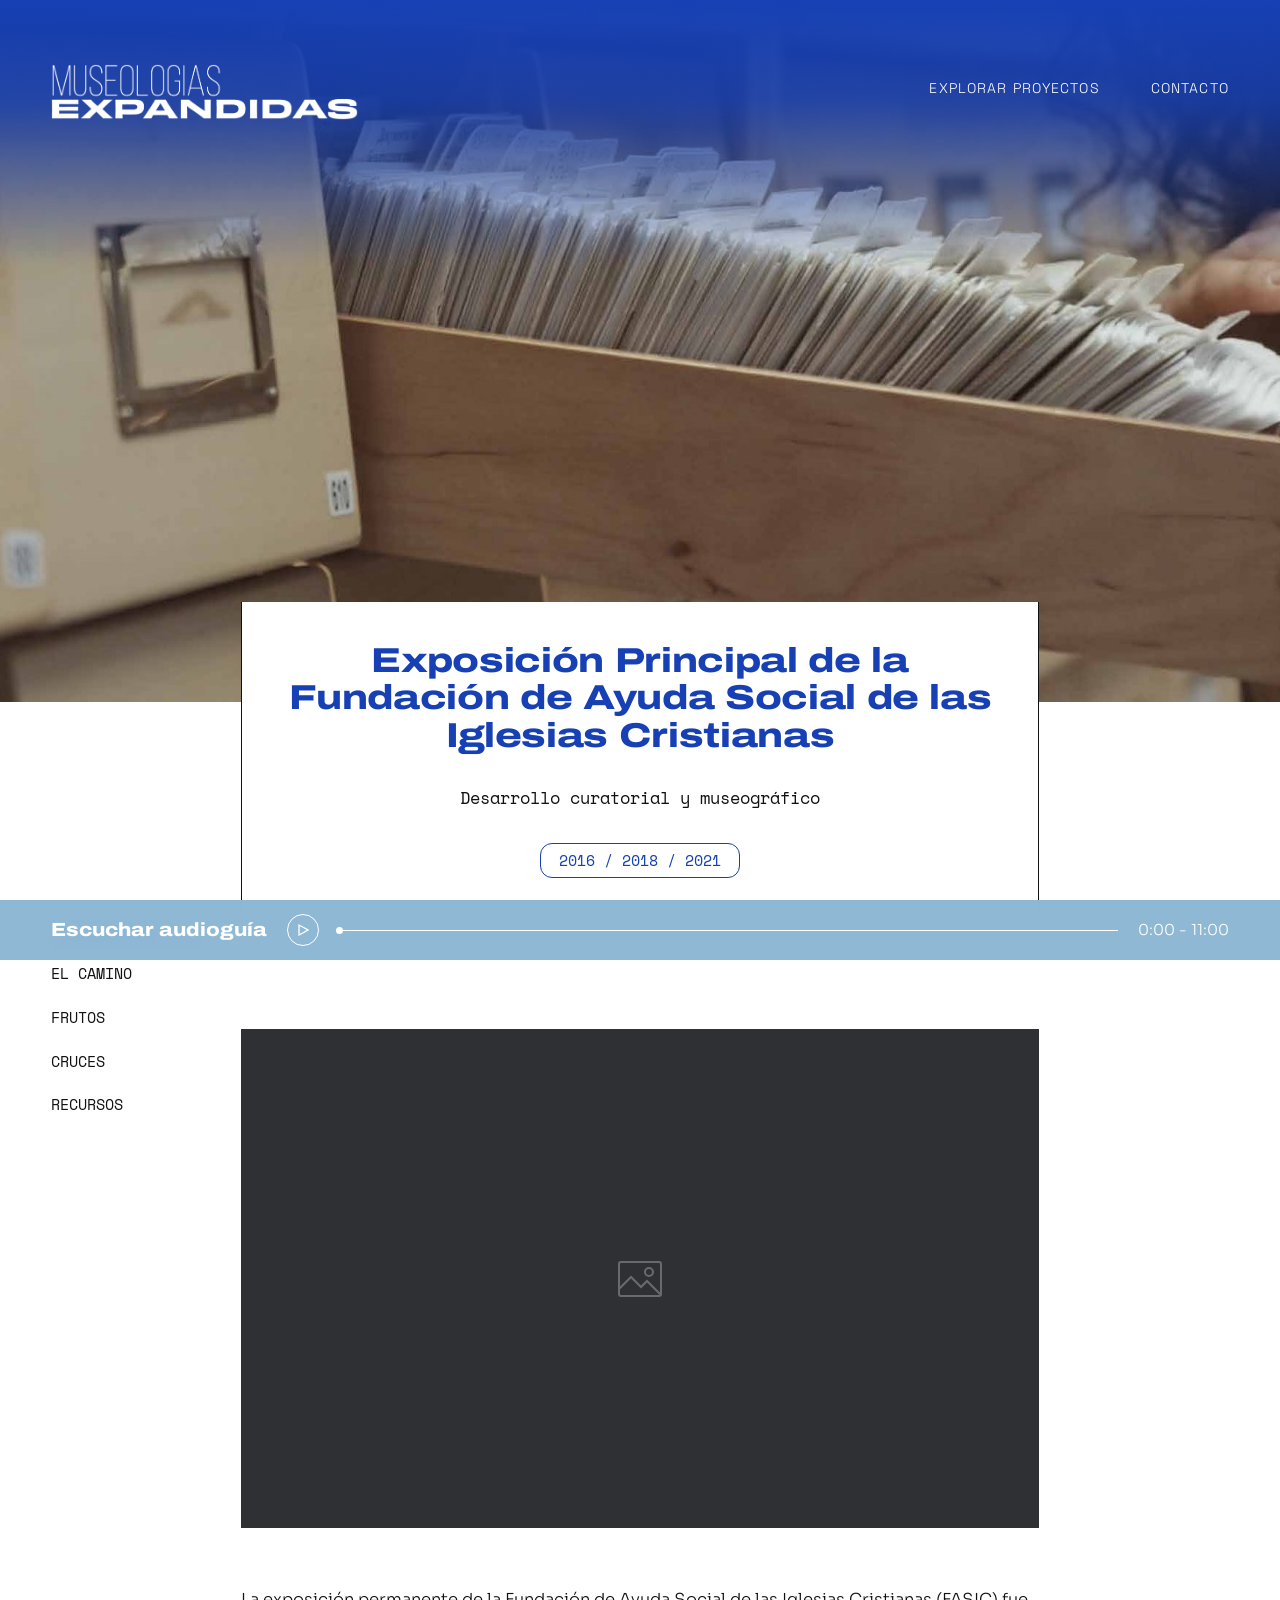
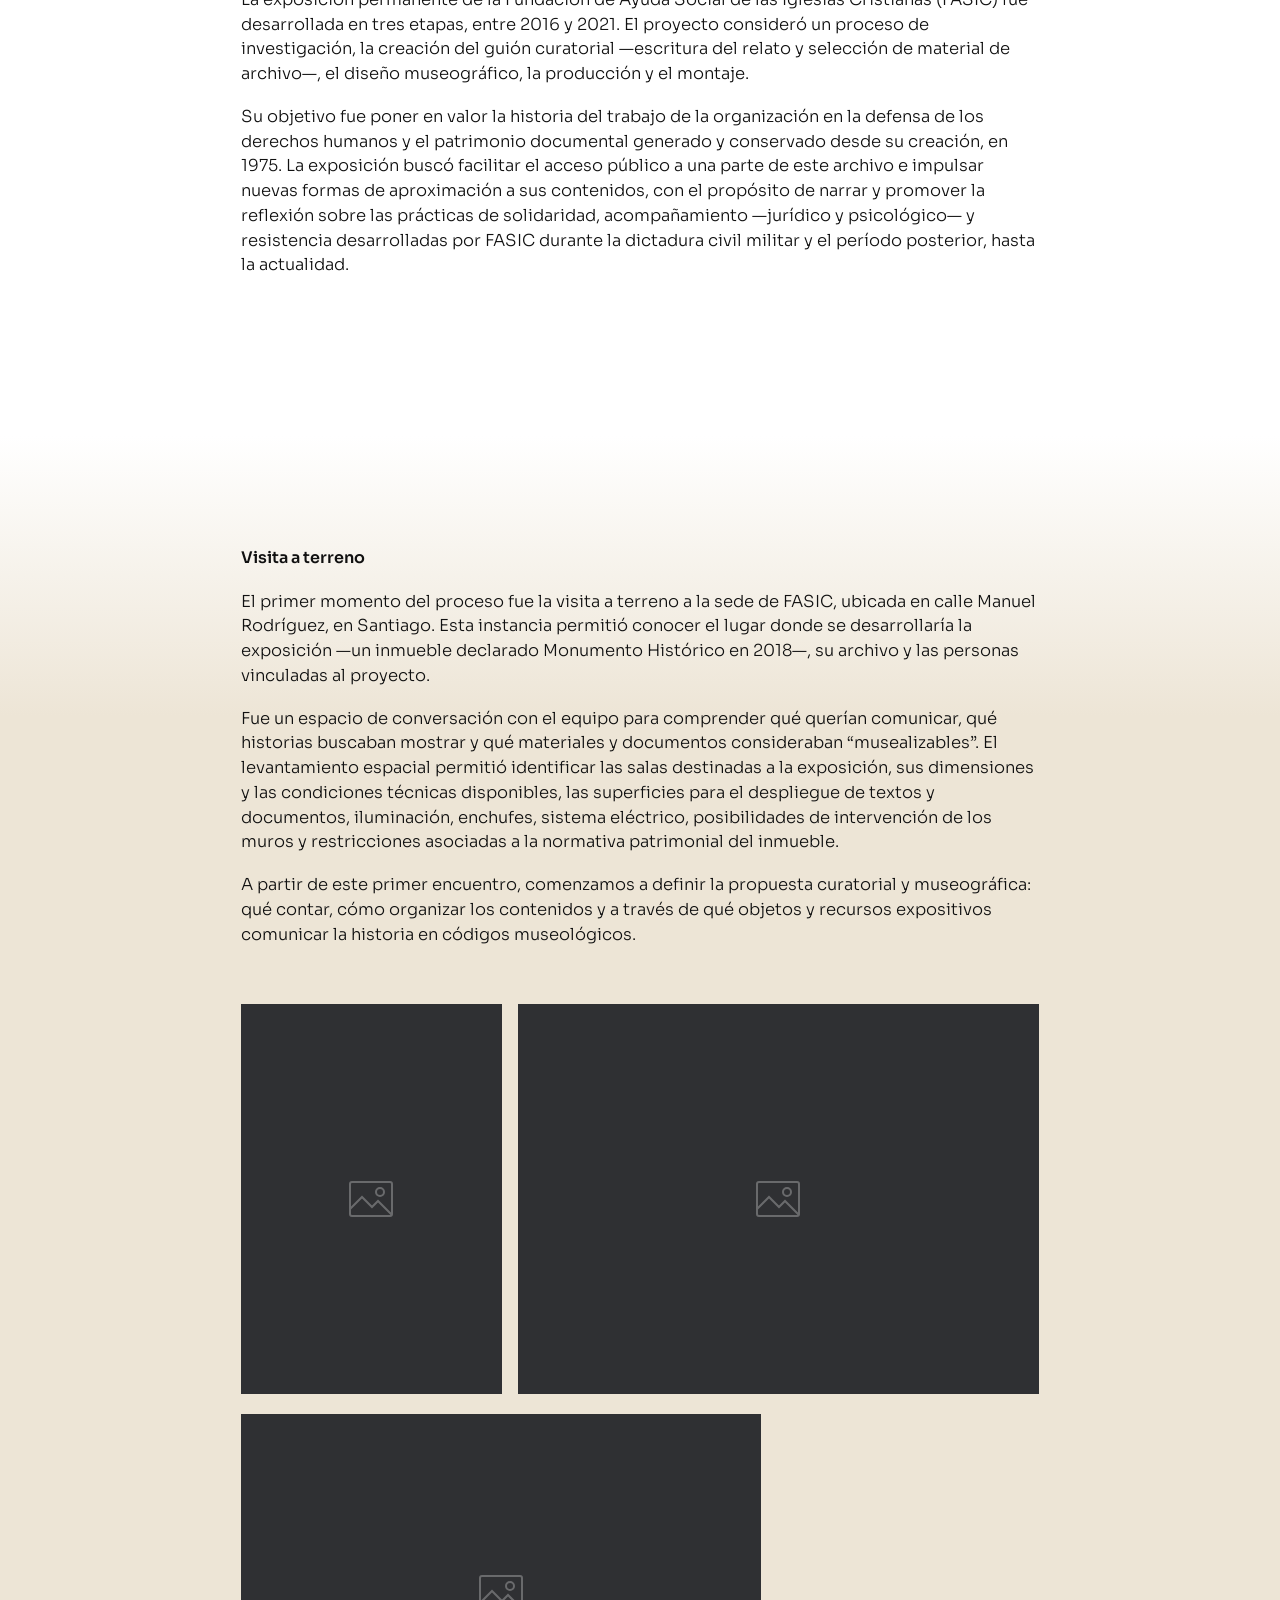
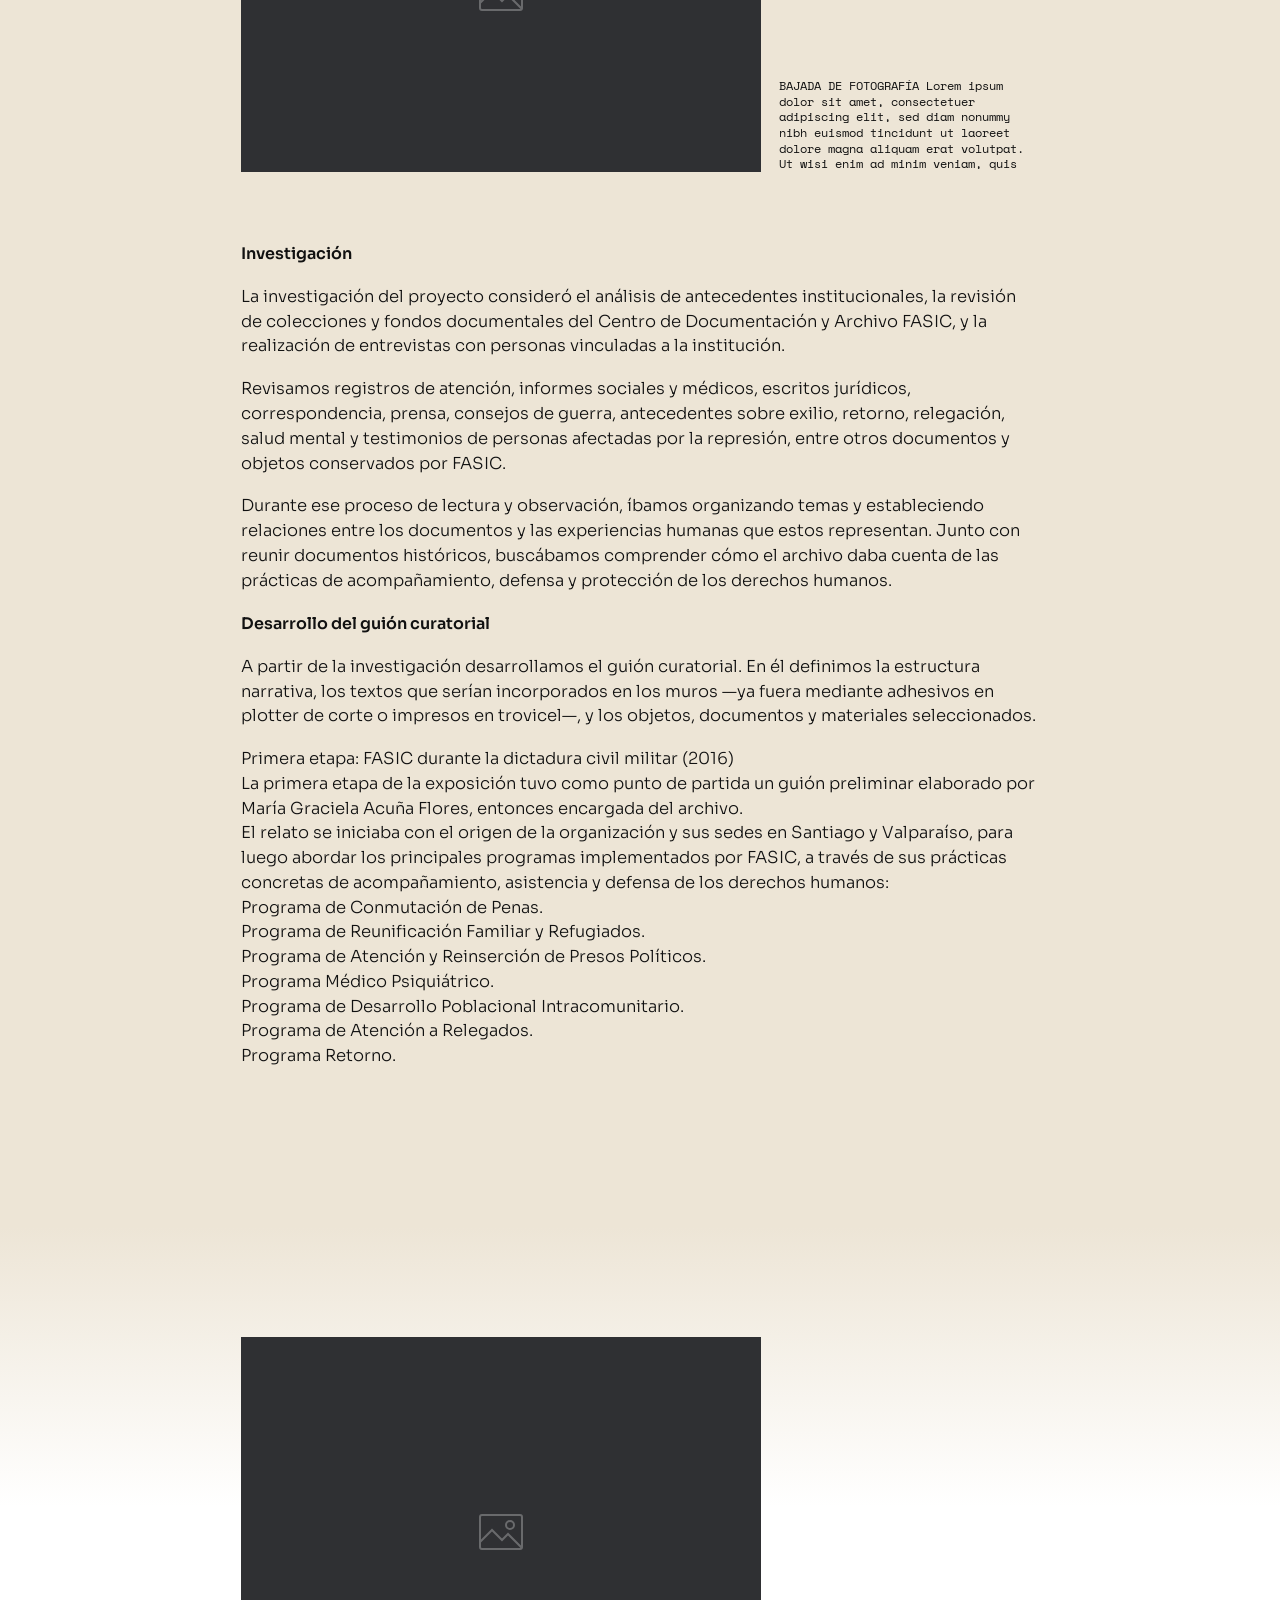
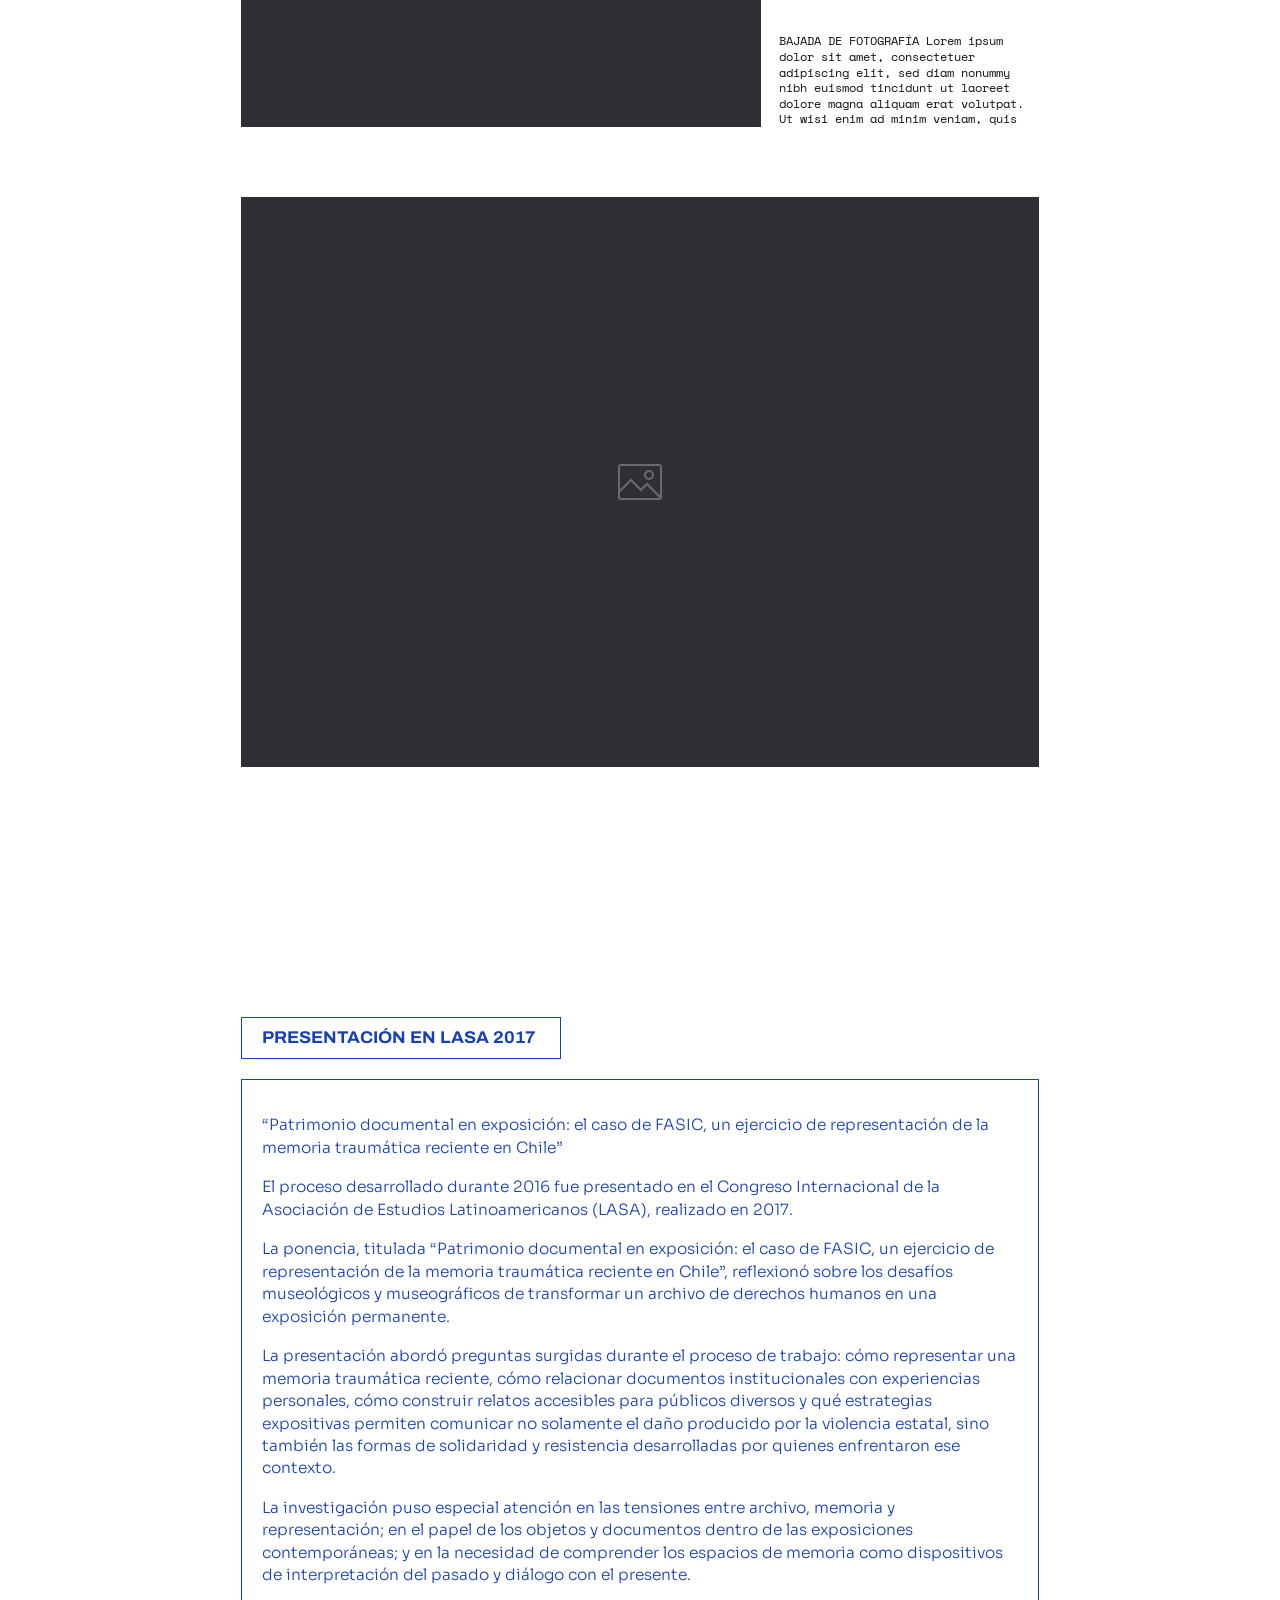
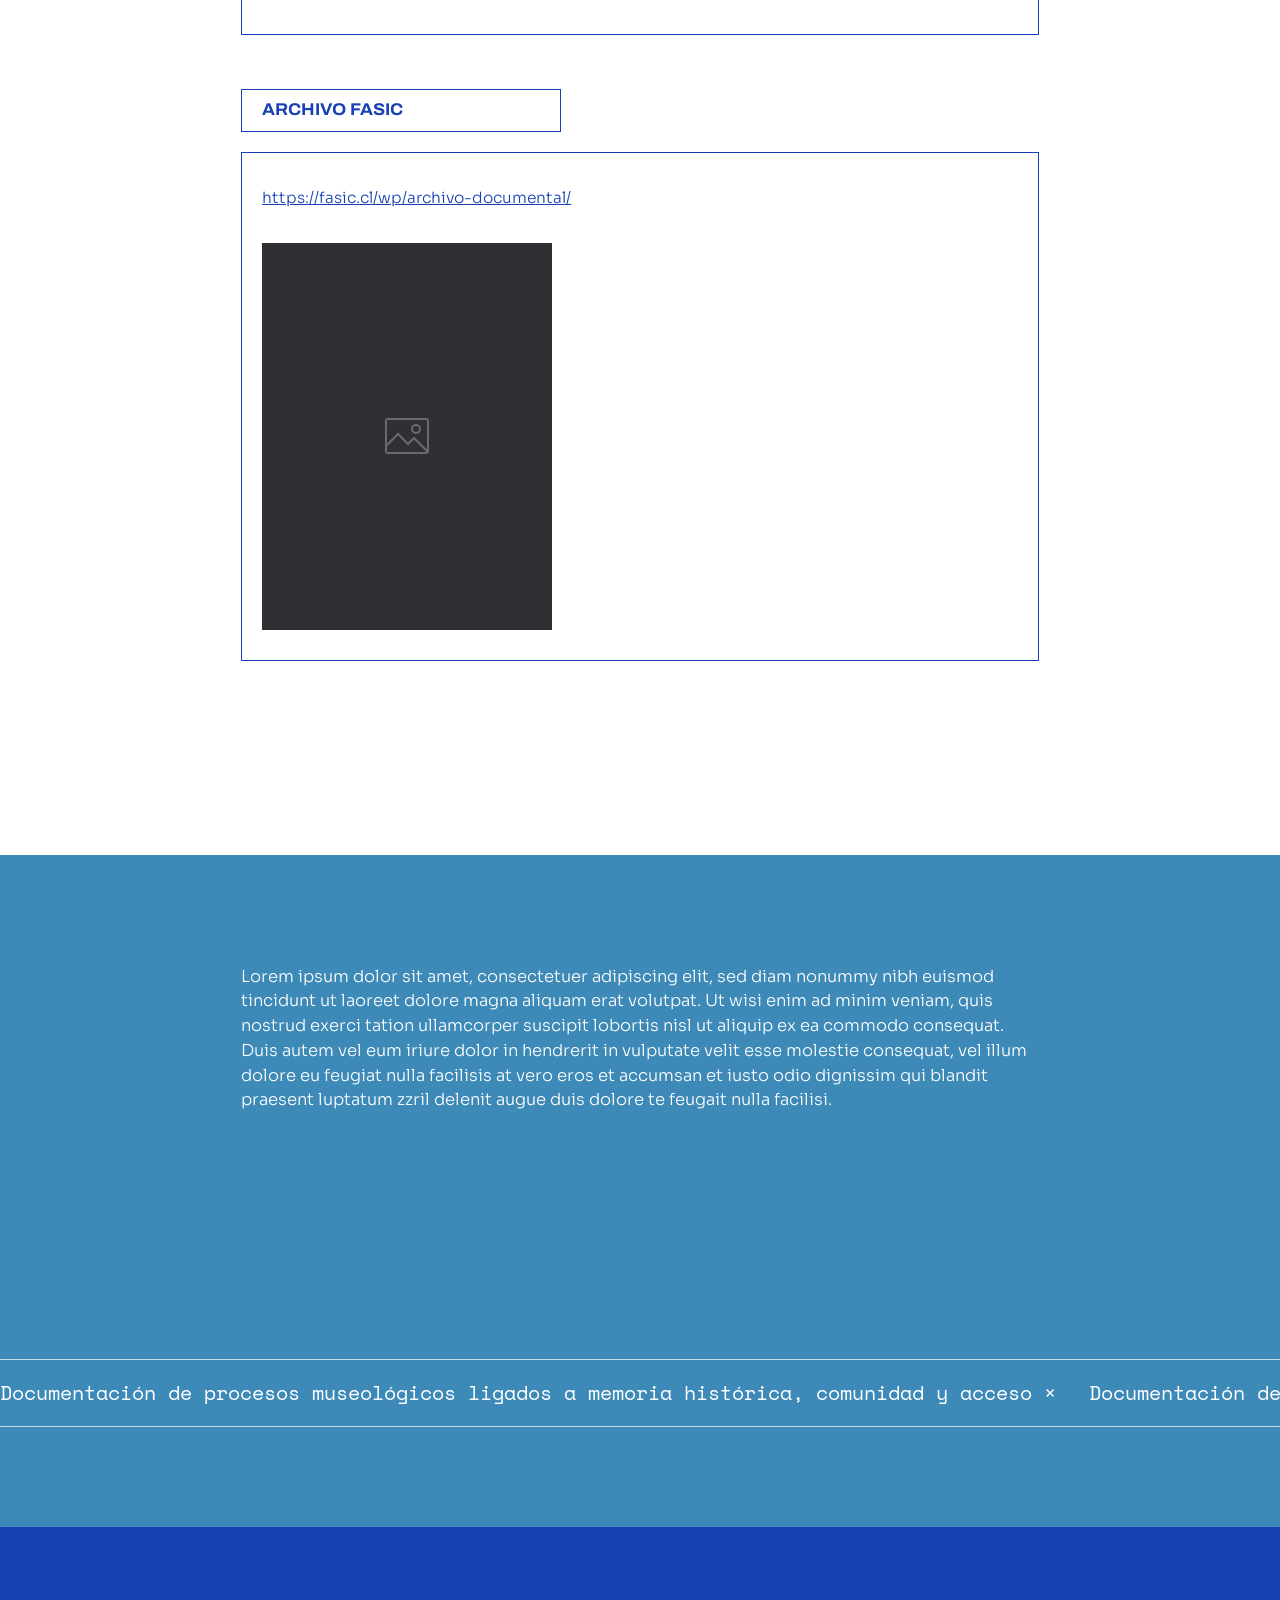
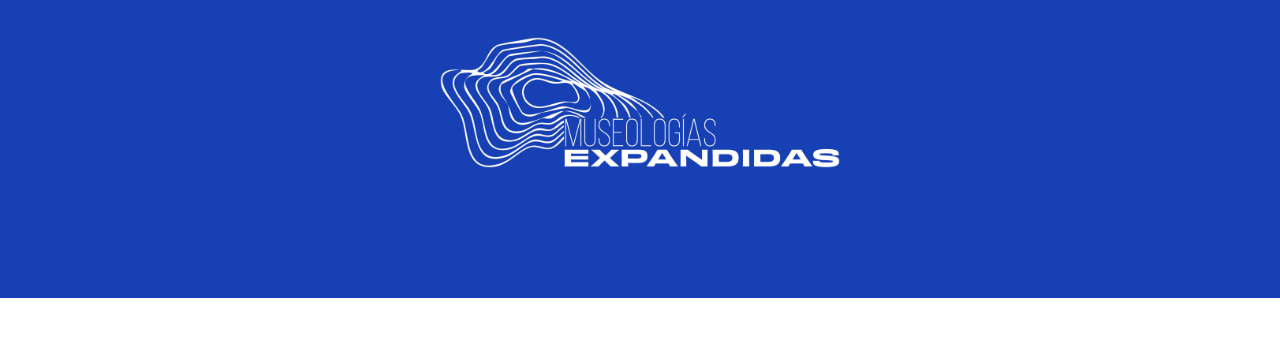
==== proyecto.html @ 90cd20dc "Prototipo del sitio Museologías Expandidas Home, Explorar proyectos y detalle de proyecto en HTML, C" ====
<!doctype html>
<html lang="es">
<head>
  <meta charset="utf-8">
  <meta name="viewport" content="width=device-width, initial-scale=1">
  <title>Exposición Principal FASIC — Museologías Expandidas</title>
  <link rel="preconnect" href="https://fonts.googleapis.com">
  <link rel="preconnect" href="https://fonts.gstatic.com" crossorigin>
  <link href="https://fonts.googleapis.com/css2?family=Archivo:wdth,wght@62..125,100..900&family=Sora:wght@300;400;600;700&family=Space+Grotesk:wght@400;500&family=Space+Mono&display=swap" rel="stylesheet">
  <link rel="stylesheet" href="css/styles.css">
</head>
<body>

  <header class="site-header">
    <a class="logo" href="index.html">
      <img src="assets/logos/logo-letras-blanco.png" alt="Museologías Expandidas — inicio" width="1399" height="255">
    </a>
    <nav class="site-nav" aria-label="Principal">
      <a href="proyectos.html">Explorar proyectos</a>
      <a href="#contacto">Contacto</a>
    </nav>
  </header>

  <main>
    <section class="hero hero--detalle" aria-label="Imagen del proyecto"></section>

    <div class="ficha">
      <h1>Exposición Principal de la Fundación de Ayuda Social de las Iglesias Cristianas</h1>
      <p class="ficha__tipo">Desarrollo curatorial y museográfico</p>
      <span class="pill">2016 / 2018 / 2021</span>
    </div>

    <div class="detalle" data-tema="presentacion">
      <div class="detalle__layout">
        <ul class="indice" aria-label="Secciones del proyecto">
          <li><a href="#presentacion">Presentación</a></li>
          <li><a href="#camino">El camino</a></li>
          <li><a href="#frutos">Frutos</a></li>
          <li><a href="#cruces">Cruces</a></li>
          <li><a href="#recursos">Recursos</a></li>
        </ul>

        <div class="secciones">
          <!-- PRESENTACIÓN -->
          <section class="bloque bloque--blanco" id="presentacion">
            <button class="foto" type="button" style="--ratio: 16 / 10" aria-label="Ampliar foto: Imagen principal del proyecto" data-desc="Imagen principal del proyecto"></button>
            <div class="texto">
              <p>La exposición permanente de la Fundación de Ayuda Social de las Iglesias Cristianas (FASIC) fue desarrollada en tres etapas, entre 2016 y 2021. El proyecto consideró un proceso de investigación, la creación del guión curatorial —escritura del relato y selección de material de archivo—, el diseño museográfico, la producción y el montaje.</p>
              <p>Su objetivo fue poner en valor la historia del trabajo de la organización en la defensa de los derechos humanos y el patrimonio documental generado y conservado desde su creación, en 1975. La exposición buscó facilitar el acceso público a una parte de este archivo e impulsar nuevas formas de aproximación a sus contenidos, con el propósito de narrar y promover la reflexión sobre las prácticas de solidaridad, acompañamiento —jurídico y psicológico— y resistencia desarrolladas por FASIC durante la dictadura civil militar y el período posterior, hasta la actualidad.</p>
            </div>
          </section>

          <!-- EL CAMINO -->
          <section class="bloque bloque--beige" id="camino">
            <div class="texto">
              <h3>Visita a terreno</h3>
              <p>El primer momento del proceso fue la visita a terreno a la sede de FASIC, ubicada en calle Manuel Rodríguez, en Santiago. Esta instancia permitió conocer el lugar donde se desarrollaría la exposición —un inmueble declarado Monumento Histórico en 2018—, su archivo y las personas vinculadas al proyecto.</p>
              <p>Fue un espacio de conversación con el equipo para comprender qué querían comunicar, qué historias buscaban mostrar y qué materiales y documentos consideraban “musealizables”. El levantamiento espacial permitió identificar las salas destinadas a la exposición, sus dimensiones y las condiciones técnicas disponibles, las superficies para el despliegue de textos y documentos, iluminación, enchufes, sistema eléctrico, posibilidades de intervención de los muros y restricciones asociadas a la normativa patrimonial del inmueble.</p>
              <p>A partir de este primer encuentro, comenzamos a definir la propuesta curatorial y museográfica: qué contar, cómo organizar los contenidos y a través de qué objetos y recursos expositivos comunicar la historia en códigos museológicos.</p>
            </div>

            <div class="fotos-2">
              <button class="foto" type="button" style="--ratio: 2 / 3" aria-label="Ampliar foto: Fachada de la sede de FASIC en calle Manuel Rodríguez, Santiago" data-desc="Fachada de la sede de FASIC en calle Manuel Rodríguez, Santiago"></button>
              <button class="foto" type="button" style="--ratio: 4 / 3" aria-label="Ampliar foto: Sala de la sede antes del montaje" data-desc="Sala de la sede antes del montaje"></button>
            </div>
            <div class="foto-bajada">
              <button class="foto" type="button" style="--ratio: 16 / 11" aria-label="Ampliar foto: Fotografía del proceso" data-desc="Fotografía del proceso"></button>
              <p class="bajada">BAJADA DE FOTOGRAFÍA Lorem ipsum dolor sit amet, consectetuer adipiscing elit, sed diam nonummy nibh euismod tincidunt ut laoreet dolore magna aliquam erat volutpat. Ut wisi enim ad minim veniam, quis</p>
            </div>

            <div class="texto">
              <h3>Investigación</h3>
              <p>La investigación del proyecto consideró el análisis de antecedentes institucionales, la revisión de colecciones y fondos documentales del Centro de Documentación y Archivo FASIC, y la realización de entrevistas con personas vinculadas a la institución.</p>
              <p>Revisamos registros de atención, informes sociales y médicos, escritos jurídicos, correspondencia, prensa, consejos de guerra, antecedentes sobre exilio, retorno, relegación, salud mental y testimonios de personas afectadas por la represión, entre otros documentos y objetos conservados por FASIC.</p>
              <p>Durante ese proceso de lectura y observación, íbamos organizando temas y estableciendo relaciones entre los documentos y las experiencias humanas que estos representan. Junto con reunir documentos históricos, buscábamos comprender cómo el archivo daba cuenta de las prácticas de acompañamiento, defensa y protección de los derechos humanos.</p>

              <h3>Desarrollo del guión curatorial</h3>
              <p>A partir de la investigación desarrollamos el guión curatorial. En él definimos la estructura narrativa, los textos que serían incorporados en los muros —ya fuera mediante adhesivos en plotter de corte o impresos en trovicel—, y los objetos, documentos y materiales seleccionados.</p>
              <p>Primera etapa: FASIC durante la dictadura civil militar (2016)<br>
              La primera etapa de la exposición tuvo como punto de partida un guión preliminar elaborado por María Graciela Acuña Flores, entonces encargada del archivo.<br>
              El relato se iniciaba con el origen de la organización y sus sedes en Santiago y Valparaíso, para luego abordar los principales programas implementados por FASIC, a través de sus prácticas concretas de acompañamiento, asistencia y defensa de los derechos humanos:<br>
              Programa de Conmutación de Penas.<br>
              Programa de Reunificación Familiar y Refugiados.<br>
              Programa de Atención y Reinserción de Presos Políticos.<br>
              Programa Médico Psiquiátrico.<br>
              Programa de Desarrollo Poblacional Intracomunitario.<br>
              Programa de Atención a Relegados.<br>
              Programa Retorno.</p>
            </div>
          </section>

          <!-- FRUTOS -->
          <section class="bloque bloque--blanco" id="frutos">
            <div class="foto-bajada">
              <button class="foto" type="button" style="--ratio: 4 / 3" aria-label="Ampliar foto: Sala de la exposición con textos y documentos en los muros y una vitrina" data-desc="Sala de la exposición con textos y documentos en los muros y una vitrina"></button>
              <p class="bajada">BAJADA DE FOTOGRAFÍA Lorem ipsum dolor sit amet, consectetuer adipiscing elit, sed diam nonummy nibh euismod tincidunt ut laoreet dolore magna aliquam erat volutpat. Ut wisi enim ad minim veniam, quis</p>
            </div>
            <button class="foto foto-full" type="button" style="--ratio: 7 / 5" aria-label="Ampliar foto: Sala de la exposición con estación audiovisual y audífonos" data-desc="Sala de la exposición con estación audiovisual y audífonos"></button>
          </section>

          <!-- CRUCES -->
          <section class="bloque bloque--topo" id="cruces">
            <span class="caja-titulo">Presentación en LASA 2017</span>
            <div class="caja">
              <p>“Patrimonio documental en exposición: el caso de FASIC, un ejercicio de representación de la memoria traumática reciente en Chile”</p>
              <p>El proceso desarrollado durante 2016 fue presentado en el Congreso Internacional de la Asociación de Estudios Latinoamericanos (LASA), realizado en 2017.</p>
              <p>La ponencia, titulada “Patrimonio documental en exposición: el caso de FASIC, un ejercicio de representación de la memoria traumática reciente en Chile”, reflexionó sobre los desafíos museológicos y museográficos de transformar un archivo de derechos humanos en una exposición permanente.</p>
              <p>La presentación abordó preguntas surgidas durante el proceso de trabajo: cómo representar una memoria traumática reciente, cómo relacionar documentos institucionales con experiencias personales, cómo construir relatos accesibles para públicos diversos y qué estrategias expositivas permiten comunicar no solamente el daño producido por la violencia estatal, sino también las formas de solidaridad y resistencia desarrolladas por quienes enfrentaron ese contexto.</p>
              <p>La investigación puso especial atención en las tensiones entre archivo, memoria y representación; en el papel de los objetos y documentos dentro de las exposiciones contemporáneas; y en la necesidad de comprender los espacios de memoria como dispositivos de interpretación del pasado y diálogo con el presente.</p>
            </div>

            <span class="caja-titulo">Archivo FASIC</span>
            <div class="caja">
              <a href="https://fasic.cl/wp/archivo-documental/" target="_blank" rel="noopener">https://fasic.cl/wp/archivo-documental/</a>
              <!-- imagen del archivo: fija, no se amplía -->
              <div class="foto foto--afiche foto--fija" style="--ratio: 3 / 4" role="img" aria-label="Afiche LASA Cono Sur, Montevideo 19–22 julio 2017"></div>
            </div>
          </section>

          <!-- RECURSOS -->
          <section class="bloque bloque--recursos" id="recursos">
            <div class="texto" style="max-width:1080px">
              <p>Lorem ipsum dolor sit amet, consectetuer adipiscing elit, sed diam nonummy nibh euismod tincidunt ut laoreet dolore magna aliquam erat volutpat. Ut wisi enim ad minim veniam, quis nostrud exerci tation ullamcorper suscipit lobortis nisl ut aliquip ex ea commodo consequat. Duis autem vel eum iriure dolor in hendrerit in vulputate velit esse molestie consequat, vel illum dolore eu feugiat nulla facilisis at vero eros et accumsan et iusto odio dignissim qui blandit praesent luptatum zzril delenit augue duis dolore te feugait nulla facilisi.</p>
            </div>
          </section>
        </div>
      </div>
    </div>

    <div class="detalle-final">
      <div class="audio" data-audio data-duracion="660">
        <span class="audio__label">Escuchar audioguía</span>
        <button class="audio__play" type="button" aria-label="Reproducir audioguía"></button>
        <div class="audio__bar" role="slider" aria-label="Progreso de la audioguía" tabindex="0"><span class="audio__dot"></span></div>
        <span class="audio__time">0:00 - 11:00</span>
      </div>
      <div class="marquee" style="margin-top:100px" aria-hidden="true">
        <div class="marquee__track">
          <span>Documentación de procesos museológicos ligados a memoria histórica, comunidad y acceso ×</span>
          <span>Documentación de procesos museológicos ligados a memoria histórica, comunidad y acceso ×</span>
        </div>
      </div>
    </div>
  </main>

  <footer class="site-footer" id="contacto">
    <div class="site-footer__logo">
      <a class="logo-footer" href="index.html">
        <img src="assets/logos/logo-completo-blanco.png" alt="Museologías Expandidas — inicio" width="2025" height="664" loading="lazy">
      </a>
    </div>
  </footer>

  <script src="js/main.js"></script>
</body>
</html>
---- css/styles.css ----
/* =========================================================
   Museologías Expandidas — prototipo v1
   ========================================================= */

:root {
  --azul: #1640b4;
  --azul-oscuro: #0f2f8c;
  --azul-medio: #3d8ab8;
  --azul-claro: #8ab6d3;
  --naranjo: #ef400d;
  --petroleo: #00819e;
  --crema: #f7f4ef;
  --beige: #ede5d6;
  --blanco: #ffffff;
  --tinta: #111111;

  --f-display: "Archivo", system-ui, sans-serif;
  --f-body: "Sora", system-ui, sans-serif;
  --f-nav: "Space Grotesk", system-ui, sans-serif;
  --f-mono: "Space Mono", ui-monospace, monospace;

  --gutter: clamp(16px, 4vw, 64px);
  --content: 1280px; /* ancho estándar del contenido */
  /* relleno lateral que centra el contenido en --content (el % se resuelve contra el ancho del contenedor) */
  --pad: max(var(--gutter), calc((100% - var(--content)) / 2));
  --header-h: 140px;
  /* detalle de proyecto: la columna de contenido manda y va centrada en la página;
     el índice vive en el margen izquierdo, fuera de ella */
  --col: 820px;         /* ancho máximo de la columna de contenido */
  --indice-min: 190px;  /* espacio mínimo reservado a cada lado para el índice */
  --header-fijo-h: 64px;
}

*,
*::before,
*::after { box-sizing: border-box; }

html { scroll-behavior: smooth; }

body {
  margin: 0;
  font-family: var(--f-body);
  font-weight: 300;
  color: var(--tinta);
  background: var(--blanco);
  line-height: 1.45;
  -webkit-font-smoothing: antialiased;
}

img { display: block; max-width: 100%; }
a { color: inherit; }
p { margin: 0 0 1.1em; }

/* ---------- Logo ---------- */
.logo { display: inline-block; flex: none; }
.logo img { width: clamp(200px, 24vw, 340px); height: auto; }

/* ---------- Header ---------- */
.site-header {
  position: absolute;
  inset: 0 0 auto 0;
  z-index: 20;
  display: flex;
  align-items: flex-start;
  justify-content: space-between;
  gap: 24px;
  padding: 64px var(--pad) 40px;
  color: var(--blanco);
}
.site-header--solid {
  position: relative;
  color: var(--azul);
  background: var(--blanco);
}
.site-nav {
  display: flex;
  align-items: baseline;
  gap: clamp(24px, 4vw, 56px);
  padding-top: 14px;
}
.site-nav a {
  font-family: var(--f-nav);
  text-transform: uppercase;
  text-decoration: none;
  letter-spacing: .08em;
  font-size: 14px;
  padding-bottom: 4px;
  border-bottom: 2px solid transparent;
  transition: border-color .2s;
}
.site-nav a:hover,
.site-nav a[aria-current="page"] { border-bottom-color: currentColor; }

/* ---------- Hero (home + detalle) ---------- */
.hero {
  position: relative;
  min-height: 700px;
  height: 92vh;
  max-height: 900px;
  background: var(--azul) url("../assets/img/hero-archivo.jpg") center 60% / cover no-repeat;
  overflow: hidden;
}
/* Home: escena animada (js/hero.js) sobre azul; la foto vive dentro de las curvas */
.hero--home {
  background: var(--azul);
  /* ocupa exactamente la primera vista (svh evita saltos con la barra del navegador en celular) */
  height: 100vh;
  height: 100svh;
  max-height: none;
  min-height: 560px;
}
.hero--home::before { display: none; }
.hero__svg { position: absolute; inset: 0; width: 100%; height: 100%; display: block; }
.hero__lineas path,
.hero__borde {
  fill: none;
  stroke: var(--blanco);
  stroke-linejoin: round;
  stroke-dasharray: 1;
}
.hero__lineas path { stroke-width: 1.4px; }
.hero__borde { stroke-width: 2px; }
.hero--home.is-animando { cursor: progress; }
/* durante la intro de la portada no se puede hacer scroll (js/hero.js) */
html.scroll-bloqueado, html.scroll-bloqueado body { overflow: hidden; }
/* con la foto completa vuelve el degradado azul superior, para que el header se lea */
.hero--home::after {
  content: "";
  position: absolute;
  inset: 0;
  pointer-events: none;
  background: linear-gradient(to bottom, var(--azul) 0%, rgba(22, 64, 180, .85) 14%, rgba(22, 64, 180, 0) 38%);
  opacity: 0;
  transition: opacity 1.2s ease;
}
.hero--home.is-completa::after { opacity: 1; }
/* durante la intro de la portada el header (logo + menú) espera oculto */
.site-header { transition: opacity 1.2s ease, transform 1.2s cubic-bezier(.16, 1, .3, 1); }
.hero-intro .site-header { opacity: 0; transform: translateY(-10px); pointer-events: none; }
.hero::before {
  /* degradado azul superior */
  content: "";
  position: absolute;
  inset: 0;
  background: linear-gradient(to bottom, var(--azul) 0%, rgba(22, 64, 180, .85) 14%, rgba(22, 64, 180, 0) 38%);
}
.hero--detalle { height: 78vh; min-height: 560px; }

/* ---------- Intro (home) ---------- */
.intro {
  background: var(--crema);
  padding: 120px var(--pad) 80px;
}
.intro__head, .intro__grid { position: relative; z-index: 1; }
.intro .ph { background-color: var(--crema); }

/* ---------- Vista previa de video (YouTube) ---------- */
.video {
  position: relative;
  aspect-ratio: 16 / 9;
  overflow: hidden;
  background: var(--azul);
  cursor: pointer;
}
.video__poster {
  position: absolute;
  inset: 0;
  width: 100%;
  height: 100%;
  object-fit: cover;
  transition: transform 1.2s cubic-bezier(.16, 1, .3, 1), filter .6s ease;
}
.video::after {
  /* velo azul para que el botón destaque */
  content: "";
  position: absolute;
  inset: 0;
  background: linear-gradient(to top, rgba(22, 64, 180, .55), rgba(22, 64, 180, .15));
  transition: opacity .5s ease;
  pointer-events: none;
}
.video__play {
  position: absolute;
  left: 50%;
  top: 50%;
  z-index: 2;
  display: grid;
  place-items: center;
  width: 88px;
  height: 88px;
  margin: -44px 0 0 -44px;
  border: 1.5px solid var(--blanco);
  border-radius: 50%;
  background: rgba(255, 255, 255, .14);
  -webkit-backdrop-filter: blur(6px);
  backdrop-filter: blur(6px);
  color: var(--blanco);
  cursor: pointer;
  transition: transform .5s cubic-bezier(.16, 1, .3, 1), background .3s ease, color .3s ease;
}
.video__play svg { width: 30px; height: 30px; margin-left: 4px; fill: currentColor; }
.video__label {
  position: absolute;
  left: 20px;
  bottom: 16px;
  z-index: 2;
  color: var(--blanco);
  font-family: var(--f-mono);
  font-size: 12px;
  letter-spacing: .14em;
  text-transform: uppercase;
}
.video:hover .video__poster { transform: scale(1.04); }
.video:hover .video__play,
.video__play:focus-visible { transform: scale(1.08); background: var(--blanco); color: var(--azul); }
.video__play:focus-visible { outline: 2px solid var(--blanco); outline-offset: 4px; }
.video iframe { position: absolute; inset: 0; width: 100%; height: 100%; border: 0; z-index: 3; }
.video.is-reproduciendo::after,
.video.is-reproduciendo .video__play,
.video.is-reproduciendo .video__label { opacity: 0; pointer-events: none; }
.video__aviso {
  position: absolute;
  left: 50%;
  top: calc(50% + 62px);
  z-index: 2;
  transform: translateX(-50%);
  color: var(--blanco);
  font-family: var(--f-mono);
  font-size: 12px;
  white-space: nowrap;
}

/* título palabra por palabra */
.intro__title .palabra { display: inline-block; overflow: hidden; vertical-align: bottom; padding-bottom: .08em; }
.intro__title .palabra > span {
  display: inline-block;
  transition:
    transform 1.1s cubic-bezier(.16, 1, .3, 1) calc(var(--i) * 90ms + 150ms),
    opacity .9s ease calc(var(--i) * 90ms + 150ms);
}
.js-reveal .intro__head:not(.is-in) .palabra > span { transform: translateY(105%); opacity: 0; }

/* parallax de la portada: al bajar se funde levemente con el azul */
.hero--home .hero__svg { opacity: calc(1 - var(--velo, 0) * .45); will-change: transform; }

/* invitación a hacer scroll (abajo a la izquierda, alineada con el contenido) */
.scroll-cue {
  position: absolute;
  left: var(--pad);
  bottom: 40px;
  z-index: 3;
  display: flex;
  align-items: center;
  gap: 16px;
  color: var(--blanco);
  text-decoration: none;
  font-family: var(--f-mono);
  font-size: 12px;
  letter-spacing: .14em;
  text-transform: uppercase;
  transition: opacity .8s ease, transform .8s cubic-bezier(.16, 1, .3, 1);
}
.scroll-cue__linea {
  position: relative;
  width: 1.5px;
  height: 60px;
  overflow: hidden;
  background: rgba(255, 255, 255, .35);
}
.scroll-cue__linea::after {
  content: "";
  position: absolute;
  left: 0;
  top: -50%;
  width: 100%;
  height: 50%;
  background: var(--blanco);
  animation: scroll-cue 2.2s cubic-bezier(.65, 0, .35, 1) infinite;
}
@keyframes scroll-cue { to { transform: translateY(300%); } }
.scroll-cue:hover .scroll-cue__texto { text-decoration: underline; text-underline-offset: 5px; }
.scroll-cue.is-oculto,
.hero-intro .scroll-cue { opacity: 0; transform: translateY(10px); pointer-events: none; }
.intro__head { text-align: center; color: var(--azul); margin-bottom: 80px; }
.intro__title {
  font-family: var(--f-nav);
  font-weight: 400;
  font-size: clamp(28px, 3.6vw, 50px);
  letter-spacing: .06em;
  margin: 0 0 18px;
}
.intro__sub { font-family: var(--f-nav); letter-spacing: .05em; font-size: 18px; margin: 0; }
.intro__grid {
  display: grid;
  grid-template-columns: 1fr 1.45fr;
  gap: clamp(32px, 7vw, 110px);
  align-items: start;
}
.intro__text { font-size: 15.5px; }
.intro__text h2 { font-size: 15.5px; font-weight: 600; margin: 0 0 1.4em; }

/* placeholder imagen (wireframe X) */
.ph {
  position: relative;
  aspect-ratio: 16 / 11;
  border: 1px solid var(--tinta);
  background:
    linear-gradient(to top right, transparent calc(50% - .6px), var(--tinta) 50%, transparent calc(50% + .6px)),
    linear-gradient(to bottom right, transparent calc(50% - .6px), var(--tinta) 50%, transparent calc(50% + .6px));
}

/* ---------- Ruleta (home) ---------- */
/* Transición 2 → 3 tipo cortina (parallax):
   la sección crema queda fija cuando su borde inferior toca el fondo de la pantalla
   (--intro-top lo calcula js/intro.js) y la sección 3 sube por encima hasta taparla.
   Recién cuando la cubre aparecen el título y la ruleta. */
.intro {
  position: sticky;
  top: var(--intro-top, 0px);
  z-index: 1;
  min-height: 100vh; /* al quedar fija llena la pantalla completa */
  min-height: 100svh;
}
.intro::after {
  /* velo que oscurece la sección crema mientras la tapa la siguiente */
  content: "";
  position: absolute;
  inset: 0;
  z-index: 2;
  background: var(--azul-oscuro);
  opacity: calc(var(--tapado, 0) * .3);
  pointer-events: none;
}
.explorar-home {
  position: relative;
  z-index: 3;
  /* pausa: la sección crema queda fija este tramo de scroll antes de que empiece a taparla */
  margin-top: 70vh;
  color: var(--blanco);
  background: linear-gradient(to bottom, var(--azul-medio) 0%, var(--azul-medio) 35%, var(--azul) 100%);
  box-shadow: 0 -24px 60px rgba(15, 47, 140, .18);
}
.explorar-home__escena {
  min-height: 100vh;
  min-height: 100svh;
  display: flex;
  flex-direction: column;
  justify-content: center;
  padding: 90px var(--pad) 60px;
}
/* aparición del título y la ruleta (clases puestas por js/intro.js según el scroll) */
.explorar-home .section-label,
.explorar-home .ruleta {
  opacity: 0;
  transform: translateY(40px);
  filter: blur(4px);
  transition: opacity 1s ease, transform 1.2s cubic-bezier(.16, 1, .3, 1), filter 1s ease;
}
.explorar-home .ruleta { transform: translateY(60px) scale(.92) rotate(-12deg); transition-delay: .12s; }
.explorar-home.is-titulo .section-label,
.explorar-home.is-ruleta .ruleta { opacity: 1; transform: none; filter: none; }
.section-label {
  font-family: var(--f-nav);
  font-weight: 400;
  letter-spacing: .08em;
  font-size: clamp(20px, 2vw, 28px);
  margin: 0;
  text-transform: uppercase;
}
.section-label a { text-decoration: none; }
.explorar-home .section-label { text-align: center; }
.section-label a:hover { text-decoration: underline; text-underline-offset: 6px; }
.ruleta {
  position: relative;
  width: min(580px, 100%, 64vh);
  margin: 24px auto 0;
}
.ruleta svg { width: 100%; height: auto; display: block; overflow: visible; }
.ruleta__wheel {
  transform-origin: 50% 50%;
  transform-box: view-box;
  transition: transform 4.2s cubic-bezier(.12, .7, .1, 1);
}
.ruleta__seg { cursor: pointer; }
.ruleta__seg path.ruleta__fill { fill: transparent; stroke: var(--blanco); stroke-width: 1.4; transition: fill .2s; }
.ruleta__seg:hover path.ruleta__fill { fill: rgba(255, 255, 255, .12); }
.ruleta__seg text {
  fill: var(--blanco);
  font-family: var(--f-display);
  font-stretch: 100%;
  font-weight: 600;
  font-size: 14px;
  letter-spacing: .02em;
  text-transform: uppercase;
  pointer-events: none;
}
.ruleta__seg { outline: none; }
.ruleta__seg:focus-visible path.ruleta__fill { fill: rgba(255, 255, 255, .2); }
/* caso ganador: segmento blanco con texto azul */
.ruleta__seg.is-selected path.ruleta__fill { fill: var(--blanco); }
.ruleta__seg.is-selected text { fill: var(--azul); }
.ruleta__seg text { font-size: 15px; transition: fill .3s; }
.ruleta__btn {
  position: absolute;
  left: 50%;
  top: 50%;
  transform: translate(-50%, -50%);
  font-family: var(--f-mono);
  font-size: 15px;
  letter-spacing: .12em;
  text-transform: uppercase;
  color: var(--blanco);
  background: var(--azul-medio);
  border: 1.5px solid var(--blanco);
  border-radius: 12px;
  padding: 8px 16px;
  cursor: pointer;
  transition: background .2s, color .2s;
}
.ruleta__btn:hover { background: var(--blanco); color: var(--azul); }
.ruleta__btn:disabled { opacity: .6; cursor: wait; }
/* Ruleta + ficha del caso: la ficha se abre al lado y la ruleta se corre a la izquierda */
.ruleta-zona {
  display: flex;
  align-items: center;
  justify-content: center;
  gap: 0;
  margin-top: 24px;
  transition: gap .8s cubic-bezier(.16, 1, .3, 1);
}
.ruleta-zona .ruleta { flex: none; margin: 0; }
.ruleta__ficha {
  flex: none;
  width: 0;
  opacity: 0;
  overflow: hidden;
  transition: width .8s cubic-bezier(.16, 1, .3, 1), opacity .4s ease;
}
.ruleta-zona.con-ficha { gap: clamp(32px, 5vw, 72px); }
.ruleta-zona.con-ficha .ruleta__ficha { width: var(--ficha-w); opacity: 1; transition-delay: 0s, .25s; }
.ruleta-zona { --ficha-w: min(400px, 36vw); }

.ficha-caso {
  width: var(--ficha-w);
  background: var(--crema);
  color: var(--tinta);
  transform: translateX(24px);
  transition: transform .9s cubic-bezier(.16, 1, .3, 1) .2s, opacity .5s ease;
}
.con-ficha .ficha-caso { transform: none; }
/* mientras la ruleta gira de nuevo, la ficha abierta se apaga (sin cerrarse ni mover la ruleta) */
.ruleta__ficha.is-cambiando .ficha-caso { opacity: .25; transform: translateX(10px); transition-delay: 0s; }
.ficha-caso__foto { aspect-ratio: 16 / 10; overflow: hidden; }
.ficha-caso__foto img { width: 100%; height: 100%; object-fit: cover; }
.ficha-caso__cuerpo { padding: 22px 24px 26px; }
.ficha-caso__fecha {
  display: inline-block;
  font-family: var(--f-nav);
  font-size: 13px;
  letter-spacing: .04em;
  text-transform: uppercase;
  color: var(--azul);
  border: 1.5px solid var(--azul);
  border-radius: 10px;
  padding: 3px 14px;
}
.ficha-caso__titulo {
  font-family: var(--f-display);
  font-stretch: 115%;
  font-weight: 800;
  font-size: 21px;
  line-height: 1.15;
  color: var(--azul);
  margin: 14px 0 10px;
}
.ficha-caso__desc { font-size: 14px; line-height: 1.5; margin: 0 0 20px; }
.ficha-caso__ir {
  display: inline-flex;
  align-items: center;
  gap: 10px;
  font-family: var(--f-mono);
  font-size: 14px;
  text-decoration: none;
  color: var(--blanco);
  background: var(--azul);
  border: 1.5px solid var(--azul);
  border-radius: 12px;
  padding: 9px 18px;
  transition: background .25s, color .25s;
}
.ficha-caso__ir span { transition: transform .3s cubic-bezier(.16, 1, .3, 1); }
.ficha-caso__ir:hover { background: transparent; color: var(--azul); }
.ficha-caso__ir:hover span { transform: translateX(4px); }

@media (max-width: 960px) {
  /* en pantallas angostas la ficha se abre debajo de la ruleta */
  .ruleta-zona { flex-direction: column; --ficha-w: min(460px, 100%); }
  .ruleta__ficha { width: var(--ficha-w); max-height: 0; transition: max-height .8s cubic-bezier(.16, 1, .3, 1), opacity .4s ease; }
  .ruleta-zona.con-ficha .ruleta__ficha { max-height: 700px; }
  .ficha-caso { transform: translateY(20px); }
}

/* ---------- Botón "ver +" ---------- */
.ver {
  display: inline-flex;
  gap: 14px;
  font-family: var(--f-mono);
  font-size: 18px;
  text-decoration: none;
  border-top: 1.5px solid currentColor;
  border-bottom: 1.5px solid currentColor;
  padding: 8px 2px 10px;
  min-width: 70px;
}
.ver::after { content: "+"; }

/* ---------- Marquee ---------- */
.marquee {
  border-top: 1px solid rgba(255, 255, 255, .7);
  border-bottom: 1px solid rgba(255, 255, 255, .7);
  overflow: hidden;
  white-space: nowrap;
  color: var(--blanco);
  font-family: var(--f-mono);
  font-size: clamp(16px, 1.6vw, 24px);
  padding: 18px 0;
}
.marquee__track {
  display: inline-flex;
  animation: marquee 40s linear infinite;
}
.marquee__track span { padding-right: 1.6em; }
@keyframes marquee { to { transform: translateX(-50%); } }

/* ---------- Footer ---------- */
.site-footer { background: var(--azul); color: var(--blanco); }
.site-footer__logo {
  display: flex;
  justify-content: center;
  padding: 110px var(--gutter) 130px;
}
.logo-footer { display: inline-block; }
.logo-footer img { width: min(400px, 80vw); height: auto; }
.disclaimer {
  background: var(--crema);
  color: var(--azul);
  text-align: center;
  font-family: var(--f-mono);
  font-size: 12px;
  line-height: 1.35;
  padding: 40px var(--pad) 30px;
}
.disclaimer p { margin: 0 0 1.2em; }
.footer-band { background: var(--azul); padding-top: 160px; }

/* ---------- Explorar proyectos (grilla) ---------- */
.grid-proyectos {
  margin: 110px 0 0;
  padding: 0 var(--pad);
  display: grid;
  grid-template-columns: repeat(4, 1fr);
}
.tile { aspect-ratio: 335 / 380; overflow: hidden; }
.tile--img img { width: 100%; height: 100%; object-fit: cover; transition: transform .6s ease; }
/* cada proyecto (foto + recuadro) es un solo enlace; display: contents mantiene la grilla intacta */
.proyecto { display: contents; color: inherit; text-decoration: none; }
.proyecto .tile { cursor: pointer; }
.proyecto:hover .tile--img img { transform: scale(1.06); }
.proyecto:hover .tile--card { filter: brightness(1.06); }
.proyecto:focus-visible .tile { outline: 3px solid var(--azul); outline-offset: -3px; }

/* botón "ver +": al pasar por el proyecto, las líneas se alargan y el + se transforma en flecha */
.tile--card .ver { align-items: center; gap: 0; padding-left: 2px; transition: padding-left .5s cubic-bezier(.16, 1, .3, 1); }
.tile--card .ver::after { content: none; }
/* ícono SVG: en reposo es un "+" a la derecha; al pasar el mouse la línea horizontal
   crece hacia la izquierda, la vertical se recoge y se dibuja la punta → flecha */
.ver__icono { display: block; width: 30px; height: 14px; overflow: visible; fill: none; stroke: currentColor; stroke-width: 1.5; }
.ver__icono path { transform-box: fill-box; transition: transform .5s cubic-bezier(.16, 1, .3, 1), stroke-dashoffset .4s ease; }
.ver__h { transform-origin: 100% 50%; transform: scaleX(.56); }       /* solo el tramo del "+" */
.ver__v { transform-origin: 50% 50%; }
.ver__punta { stroke-dasharray: 16; stroke-dashoffset: 16; stroke-linejoin: miter; }
.proyecto:hover .ver,
.proyecto:focus-visible .ver { padding-left: 22px; }
.proyecto:hover .ver__h,
.proyecto:focus-visible .ver__h { transform: scaleX(1); }
.proyecto:hover .ver__v,
.proyecto:focus-visible .ver__v { transform: scaleY(0); }
.proyecto:hover .ver__punta,
.proyecto:focus-visible .ver__punta { stroke-dashoffset: 0; transition-delay: .12s; }

/* paginación */
.paginacion {
  display: flex;
  flex-wrap: wrap;
  align-items: center;
  justify-content: center;
  gap: 8px;
  margin: 64px 0 0;
  padding: 0 var(--pad);
  font-family: var(--f-mono);
  color: var(--azul);
}
.paginacion__num,
.paginacion__flecha {
  display: grid;
  place-items: center;
  min-width: 44px;
  height: 44px;
  padding: 0 8px;
  border-radius: 12px;
  text-decoration: none;
  font-size: 15px;
  transition: background .25s, color .25s;
}
.paginacion__num { border: 1.5px solid var(--azul); }
.paginacion__num:hover, .paginacion__flecha:hover { background: var(--azul); color: var(--blanco); }
.paginacion__num.is-actual { background: var(--azul); color: var(--blanco); }
.paginacion__flecha { font-size: 18px; }
.paginacion__flecha.is-off { opacity: .3; }
.paginacion__info { flex-basis: 100%; text-align: center; font-size: 12px; letter-spacing: .06em; opacity: .7; margin-top: 6px; }
.tile--card {
  display: flex;
  flex-direction: column;
  padding: 30px 28px 20px;
  text-decoration: none;
  transition: filter .2s;
}
.tile--card .fecha {
  align-self: flex-start;
  font-family: var(--f-nav);
  font-size: 15px;
  letter-spacing: .04em;
  text-transform: uppercase;
  border: 1.5px solid currentColor;
  border-radius: 10px;
  padding: 5px 0;
  width: 136px;
  text-align: center;
}
.tile--card h2 {
  font-family: var(--f-display);
  font-stretch: 115%;
  font-weight: 800;
  font-size: clamp(16px, 1.45vw, 20px);
  line-height: 1.2;
  margin: 26px 0 0;
}
.tile--card .ver { margin-top: auto; align-self: flex-end; }
.c-naranjo { background: var(--naranjo); color: var(--blanco); }
.c-azul { background: var(--azul); color: var(--blanco); }
.c-crema { background: var(--crema); color: var(--tinta); }
.c-petroleo { background: var(--petroleo); color: var(--blanco); }
.fade-azul {
  height: 360px;
  background: linear-gradient(to bottom, var(--blanco), var(--azul) 95%);
}

/* ---------- Detalle de proyecto ---------- */
.ficha {
  position: relative;
  z-index: 2;
  /* mismo ancho y centrado que la columna de contenido del detalle */
  width: min(var(--col), calc(100% - 2 * var(--pad) - 2 * var(--indice-min)));
  margin: -100px auto 0;
  background: var(--blanco);
  border: 1px solid var(--tinta);
  border-top: 0;
  text-align: center;
  padding: 40px clamp(20px, 3.5vw, 48px) 40px;
}
.ficha h1 {
  font-family: var(--f-display);
  font-stretch: 125%;
  font-weight: 800;
  color: var(--azul);
  font-size: clamp(24px, 2.7vw, 38px);
  line-height: 1.08;
  letter-spacing: -.01em;
  margin: 0 0 32px;
}
.ficha__tipo { font-family: var(--f-mono); font-size: 17px; margin: 0 0 32px; }
.pill {
  display: inline-block;
  font-family: var(--f-mono);
  color: var(--azul);
  border: 1.5px solid var(--azul);
  border-radius: 12px;
  padding: 6px 18px;
  font-size: 15px;
}

.detalle { position: relative; overflow-x: clip; }
.detalle__layout {
  display: grid;
  /* margen izquierdo (índice) | columna de contenido centrada | margen derecho (vacío, equilibra) */
  grid-template-columns: minmax(var(--indice-min), 1fr) minmax(0, var(--col)) minmax(var(--indice-min), 1fr);
  padding: 0 var(--pad);
}
.indice {
  position: sticky;
  top: 40px;
  align-self: start;
  padding: 0 40px 0 0; /* aire entre la flecha del índice y la columna de contenido */
  margin: 0;
  list-style: none;
  font-family: var(--f-mono);
  font-size: 15px;
  text-transform: uppercase;
  z-index: 5;
}
.indice li { margin-bottom: 16px; }
/* el índice baja cuando aparece el header compacto, para no quedar tapado */
.indice { transition: top .45s cubic-bezier(.16, 1, .3, 1); }
.header-fijo-visible .indice { top: calc(var(--header-fijo-h) + 40px); }

/* ---------- Header compacto fijo (js/main.js) ---------- */
.header-fijo {
  position: fixed;
  top: 0;
  left: 0;
  right: 0;
  z-index: 50;
  color: var(--blanco);
  background: rgba(22, 64, 180, .96);
  -webkit-backdrop-filter: blur(8px);
  backdrop-filter: blur(8px);
  transform: translateY(-100%);
  transition: transform .45s cubic-bezier(.16, 1, .3, 1);
}
.header-fijo.is-visible { transform: none; }
.header-fijo__inner {
  display: flex;
  align-items: center;
  justify-content: space-between;
  gap: 24px;
  height: var(--header-fijo-h);
  padding: 0 var(--pad);
}
.header-fijo__logo { display: block; flex: none; }
.header-fijo__logo img { height: 26px; width: auto; }
.header-fijo .site-nav { padding-top: 0; align-items: center; }
.indice a {
  position: relative;
  display: block;
  text-decoration: none;
  padding-bottom: 6px;
  transition: color .3s;
}
.indice a::after {
  /* flecha activa */
  content: "";
  position: absolute;
  left: -4px;
  right: 0;
  bottom: 0;
  height: 9px;
  background:
    linear-gradient(currentColor, currentColor) left center / calc(100% - 4px) 2.5px no-repeat;
  transform: scaleX(0);
  transform-origin: left;
  transition: transform .35s ease;
}
.indice a::before {
  content: "";
  position: absolute;
  right: 1px;
  bottom: 0;
  width: 8px;
  height: 8px;
  border-top: 2.5px solid currentColor;
  border-right: 2.5px solid currentColor;
  transform: rotate(45deg) scale(0);
  transform-origin: center;
  transition: transform .2s ease .2s;
}
.indice a.is-active { color: var(--azul); }
.indice a.is-active::after { transform: scaleX(1); }
.indice a.is-active::before { transform: rotate(45deg) scale(1); }
.detalle[data-tema="recursos"] .indice a { color: var(--tinta); }
.detalle[data-tema="recursos"] .indice a.is-active { color: var(--blanco); }

.secciones { grid-column: 2; grid-row: 1; }
.indice { grid-column: 1; grid-row: 1; }

/* cada bloque de sección pinta su fondo a ancho completo */
.bloque { position: relative; padding: 110px 0 140px; }
.bloque::before {
  content: "";
  position: absolute;
  inset: 0 -100vw;
  z-index: -1;
  /* el fondo parte con el color de la sección anterior y se funde al propio (degradado) */
  background: linear-gradient(to bottom, var(--bloque-prev, var(--bloque-bg)) 0, var(--bloque-bg) 280px);
}
.bloque--blanco { --bloque-bg: var(--blanco); --panel: #f0ede7; }
.bloque--beige { --bloque-bg: var(--beige); --panel: #e2d8c6; }
.bloque--topo { --bloque-bg: var(--blanco); --panel: #f0ede7; }
.bloque--recursos { --bloque-bg: var(--azul-medio); color: var(--blanco); padding-bottom: 60px; }
/* transiciones blanco ↔ crema en degradado */
.bloque--beige { --bloque-prev: var(--blanco); }
.bloque--beige + .bloque--blanco,
.bloque--beige + .bloque--topo { --bloque-prev: var(--beige); }
.bloque h3 { font-size: 16px; font-weight: 600; margin: 0 0 1.2em; }
.bloque .texto { font-size: 16.5px; line-height: 1.5; }
.bloque .texto + .texto { margin-top: 2.2em; }
.bloque > .foto + .texto { margin-top: 60px; }

.fotos-2 {
  display: grid;
  /* proporciones 2:3 y 4:3 → con 1fr / 2fr ambos espacios quedan de la misma altura */
  grid-template-columns: 1fr 2fr;
  gap: 16px;
  margin: 56px 0 20px;
}
.foto-bajada {
  display: grid;
  grid-template-columns: 2fr 1fr;
  gap: 18px;
  align-items: end;
  margin-bottom: 70px;
}
.bajada { font-family: var(--f-mono); font-size: 12px; line-height: 1.3; margin: 0; }

/* ---------- Espacios de foto: fondo plano oscuro, ampliables (js/main.js) ----------
   Mientras no haya fotos definitivas, cada foto es un bloque oscuro con su proporción
   (--ratio en el HTML). Al hacer clic se abre en grande en el visor. */
.foto {
  --foto-bg: #2f3033;
  position: relative;
  display: block;
  width: 100%;
  aspect-ratio: var(--ratio, 4 / 3);
  margin: 0;
  padding: 0;
  border: 0;
  background: var(--foto-bg);
  cursor: zoom-in;
  transition: background .3s ease;
}
.foto:hover { background: #3a3b3f; }
.foto::before,
.visor__img::before {
  /* ícono tenue de "imagen" al centro */
  content: "";
  position: absolute;
  left: 50%;
  top: 50%;
  width: 44px;
  height: 36px;
  margin: -18px 0 0 -22px;
  opacity: .28;
  background: url("data:image/svg+xml;utf8,%3Csvg xmlns='http://www.w3.org/2000/svg' viewBox='0 0 44 36' fill='none' stroke='white' stroke-width='2'%3E%3Crect x='1' y='1' width='42' height='34' rx='2'/%3E%3Ccircle cx='31' cy='11' r='4'/%3E%3Cpath d='M1 28l12-12 10 10 6-6 14 14'/%3E%3C/svg%3E") center / contain no-repeat;
}
.foto::after {
  /* indicador de "ampliar" */
  content: "";
  position: absolute;
  right: 14px;
  bottom: 14px;
  width: 38px;
  height: 38px;
  border-radius: 50%;
  background:
    linear-gradient(var(--azul), var(--azul)) center / 14px 1.5px no-repeat,
    linear-gradient(var(--azul), var(--azul)) center / 1.5px 14px no-repeat,
    var(--blanco);
  box-shadow: 0 4px 14px rgba(0, 0, 0, .25);
  opacity: 0;
  transform: scale(.8);
  transition: opacity .3s ease, transform .4s cubic-bezier(.16, 1, .3, 1);
}
.foto:hover::after,
.foto:focus-visible::after { opacity: 1; transform: none; }
.foto:focus-visible { outline: 2px solid var(--azul); outline-offset: 3px; }
.foto-full { margin-top: 16px; }
.caja .foto--afiche { width: 290px; margin-top: 34px; }
/* foto fija (no ampliable): sin cursor de lupa, sin cambio al pasar el mouse ni indicador "+" */
.foto--fija { cursor: default; }
.foto--fija:hover { background: var(--foto-bg); }
.foto--fija::after { display: none; }

/* Visor ampliado */
.visor {
  position: fixed;
  inset: 0;
  z-index: 100;
  display: grid;
  grid-template-columns: 64px 1fr 64px;
  grid-template-rows: 1fr auto;
  align-items: center;
  padding: 40px 24px 28px;
  background: rgba(15, 47, 140, .94);
  color: var(--blanco);
  opacity: 0;
  visibility: hidden;
  transition: opacity .35s ease, visibility 0s linear .35s;
}
.visor.is-abierto { opacity: 1; visibility: visible; transition: opacity .35s ease; }
.visor__img {
  position: relative;
  grid-column: 2;
  justify-self: center;
  aspect-ratio: var(--ratio, 4 / 3);
  /* lo más grande posible sin salirse de la pantalla, respetando la proporción */
  height: min(calc(100vh - 170px), calc((100vw - 200px) / (var(--ratio-n, 1.333))));
  max-width: 100%;
  background: #2f3033;
  transform: scale(.96);
  transition: transform .5s cubic-bezier(.16, 1, .3, 1);
}
.visor__img::after {
  content: attr(data-n);
  position: absolute;
  left: 16px;
  top: 14px;
  font-family: var(--f-mono);
  font-size: 12px;
  letter-spacing: .08em;
  text-transform: uppercase;
  color: rgba(255, 255, 255, .55);
}
.visor.is-abierto .visor__img { transform: none; }
.visor__pie { grid-column: 2; text-align: center; font-family: var(--f-mono); font-size: 12px; line-height: 1.4; max-width: 720px; justify-self: center; margin: 18px 0 0; }
.visor__btn {
  display: grid;
  place-items: center;
  width: 48px;
  height: 48px;
  border: 1.5px solid var(--blanco);
  border-radius: 50%;
  background: transparent;
  color: var(--blanco);
  font-size: 20px;
  cursor: pointer;
  transition: background .2s, color .2s;
}
.visor__btn:hover { background: var(--blanco); color: var(--azul); }
.visor__cerrar { position: absolute; top: 20px; right: 24px; }
.visor__ant { grid-column: 1; grid-row: 1; }
.visor__sig { grid-column: 3; grid-row: 1; justify-self: end; }
html.visor-abierto { overflow: hidden; }

/* ---------- Modal de contacto (js/main.js) ---------- */
.modal-contacto {
  position: fixed;
  inset: 0;
  z-index: 110;
  display: grid;
  place-items: center;
  padding: 24px;
  background: rgba(15, 47, 140, .72);
  -webkit-backdrop-filter: blur(6px);
  backdrop-filter: blur(6px);
  opacity: 0;
  visibility: hidden;
  transition: opacity .35s ease, visibility 0s linear .35s;
}
.modal-contacto.is-abierto { opacity: 1; visibility: visible; transition: opacity .35s ease; }
.modal-contacto__panel {
  position: relative;
  width: min(480px, 100%);
  background: var(--crema);
  color: var(--tinta);
  padding: 44px 40px 36px;
  text-align: center;
  transform: translateY(16px) scale(.98);
  transition: transform .5s cubic-bezier(.16, 1, .3, 1);
}
.modal-contacto.is-abierto .modal-contacto__panel { transform: none; }
.modal-contacto__cerrar {
  position: absolute;
  top: 14px;
  right: 14px;
  width: 40px;
  height: 40px;
  border: 1.5px solid var(--azul);
  border-radius: 50%;
  background: transparent;
  color: var(--azul);
  font-size: 16px;
  cursor: pointer;
  transition: background .2s, color .2s;
}
.modal-contacto__cerrar:hover { background: var(--azul); color: var(--blanco); }
.modal-contacto__etiqueta {
  font-family: var(--f-mono);
  font-size: 12px;
  letter-spacing: .14em;
  text-transform: uppercase;
  color: var(--azul);
  margin: 0 0 18px;
}
.modal-contacto__nombre {
  font-family: var(--f-display);
  font-stretch: 115%;
  font-weight: 800;
  font-size: 28px;
  line-height: 1.1;
  color: var(--azul);
  margin: 0 0 8px;
}
.modal-contacto__rol { font-family: var(--f-nav); letter-spacing: .04em; font-size: 15px; margin: 0 0 28px; }
.modal-contacto__correo {
  display: flex;
  align-items: center;
  justify-content: space-between;
  gap: 12px;
  border: 1.5px solid var(--azul);
  border-radius: 12px;
  padding: 8px 8px 8px 18px;
  background: var(--blanco);
}
.modal-contacto__correo a {
  font-family: var(--f-mono);
  font-size: 15px;
  color: var(--azul);
  text-decoration: none;
  overflow-wrap: anywhere;
  text-align: left;
}
.modal-contacto__correo a:hover { text-decoration: underline; text-underline-offset: 4px; }
.modal-contacto__copiar {
  flex: none;
  display: inline-flex;
  align-items: center;
  gap: 8px;
  font-family: var(--f-mono);
  font-size: 14px;
  color: var(--blanco);
  background: var(--azul);
  border: 1.5px solid var(--azul);
  border-radius: 9px;
  padding: 8px 14px;
  cursor: pointer;
  transition: background .2s, color .2s;
}
.modal-contacto__copiar svg { width: 15px; height: 15px; fill: none; stroke: currentColor; stroke-width: 1.4; }
.modal-contacto__copiar:hover { background: var(--azul-oscuro); }
.modal-contacto__copiar.is-copiado { background: var(--petroleo); border-color: var(--petroleo); }
.modal-contacto__aviso { min-height: 1.4em; margin: 12px 0 0; font-family: var(--f-mono); font-size: 12px; color: var(--azul); }

.caja-titulo {
  display: inline-block;
  font-family: var(--f-display);
  font-weight: 700;
  font-stretch: 105%;
  font-size: 17px;
  color: var(--azul);
  text-transform: uppercase;
  border: 1.5px solid var(--azul);
  background: var(--blanco);
  padding: 8px 20px;
  min-width: 320px;
}
.caja {
  border: 1.5px solid var(--azul);
  background: var(--blanco);
  color: var(--azul);
  padding: 34px 20px 30px;
  margin: 20px 0 54px;
  font-size: 15.5px;
}
.caja a { color: var(--azul); }

/* Audioguía: barra fija en la parte inferior; aparece al pasar la cabecera (js/main.js) */
.audio {
  position: fixed;
  left: 0;
  right: 0;
  bottom: 0;
  z-index: 40;
  display: flex;
  align-items: center;
  gap: 20px;
  background: rgba(138, 182, 211, .96);
  -webkit-backdrop-filter: blur(8px);
  backdrop-filter: blur(8px);
  color: var(--blanco);
  padding: 14px var(--pad);
  transform: translateY(100%);
  transition: transform .5s cubic-bezier(.16, 1, .3, 1);
}
.audio.is-visible { transform: none; }
/* espacio al final de la página para que la barra no tape el pie */
html.con-audio body { padding-bottom: 64px; }
.audio__label { font-family: var(--f-display); font-stretch: 115%; font-weight: 800; font-size: 19px; white-space: nowrap; }
.audio__play {
  flex: none;
  width: 32px;
  height: 32px;
  border-radius: 50%;
  border: 1.5px solid var(--blanco);
  background: transparent;
  color: var(--blanco);
  display: grid;
  place-items: center;
  cursor: pointer;
}
.audio__play svg { width: 12px; height: 12px; }
.audio__bar {
  position: relative;
  flex: 1;
  height: 16px;
  cursor: pointer;
}
.audio__bar::before {
  content: "";
  position: absolute;
  left: 0; right: 0; top: 50%;
  height: 1px;
  background: var(--blanco);
}
.audio__dot {
  position: absolute;
  top: 50%;
  width: 7px; height: 7px;
  margin: -3.5px 0 0 -3.5px;
  border-radius: 50%;
  background: var(--blanco);
}
.audio__time { font-size: 15px; white-space: nowrap; }
.detalle-final { position: relative; margin-top: -2px; background: var(--azul-medio); padding: 70px 0 100px; }

/* ---------- Responsive ---------- */
@media (max-width: 960px) {
  .grid-proyectos { grid-template-columns: repeat(2, 1fr); }
  .intro__grid { grid-template-columns: 1fr; }
  .detalle__layout { grid-template-columns: 1fr; }
  .header-fijo-visible .indice { top: var(--header-fijo-h); }
  .ficha { width: auto; margin: -100px var(--pad) 0; }
  .indice {
    position: sticky;
    top: 0;
    grid-row: 1;
    display: flex;
    gap: 18px;
    overflow-x: auto;
    padding: 14px var(--pad);
    margin: 0 calc(-1 * var(--gutter));
    background: rgba(255, 255, 255, .95);
    font-size: 12px;
  }
  .indice li { margin: 0; white-space: nowrap; }
  .detalle[data-tema="recursos"] .indice a.is-active { color: var(--azul); }
  .secciones { grid-column: 1; grid-row: 2; }
  .site-header { padding-top: 32px; }
}
@media (max-width: 640px) {
  .site-header { flex-direction: column; }
  .site-nav { padding-top: 0; }
  :root { --header-fijo-h: 54px; }
  .header-fijo__logo img { height: 20px; }
  .header-fijo .site-nav { gap: 16px; }
  .header-fijo .site-nav a { font-size: 11px; letter-spacing: .06em; }
  .grid-proyectos { grid-template-columns: 1fr; }
  .grid-proyectos .tile--img { aspect-ratio: 4 / 3; }
  .grid-proyectos .tile--card { aspect-ratio: auto; min-height: 220px; }
  .fotos-2, .foto-bajada { grid-template-columns: 1fr; }
  .caja-titulo { min-width: 0; }
  .audio { gap: 12px; }
  .audio__label { font-size: 14px; }
  .audio__time { font-size: 12px; }
  .visor { grid-template-columns: 44px 1fr 44px; padding: 64px 8px 20px; }
  .visor__btn { width: 40px; height: 40px; }
  .hero { min-height: 520px; }
}

/* ---------- Entradas al hacer scroll ----------
   Solo se activan si el JS marcó <html class="js-reveal">, así el contenido
   nunca queda oculto sin JavaScript. */
.js-reveal .reveal {
  opacity: 0;
  transform: translate3d(0, 44px, 0) scale(.985);
  filter: blur(4px);
  transition:
    opacity 1.1s ease var(--reveal-delay, 0ms),
    transform 1.4s cubic-bezier(.16, 1, .3, 1) var(--reveal-delay, 0ms),
    filter 1.1s ease var(--reveal-delay, 0ms);
}
.js-reveal .reveal.is-in { opacity: 1; transform: none; filter: none; }
/* las fotos de la grilla además "respiran" al entrar */
.js-reveal .tile--img.reveal img { transition: transform 1.8s cubic-bezier(.16, 1, .3, 1) var(--reveal-delay, 0ms); }
.js-reveal .tile--img.reveal:not(.is-in) img { transform: scale(1.12); }

@media (prefers-reduced-motion: reduce) {
  .marquee__track { animation: none; }
  .scroll-cue__linea::after { animation: none; top: 0; }
  .ruleta__wheel { transition-duration: .01s; }
  html { scroll-behavior: auto; }
  .js-reveal .reveal { opacity: 1; transform: none; filter: none; transition: none; }
}
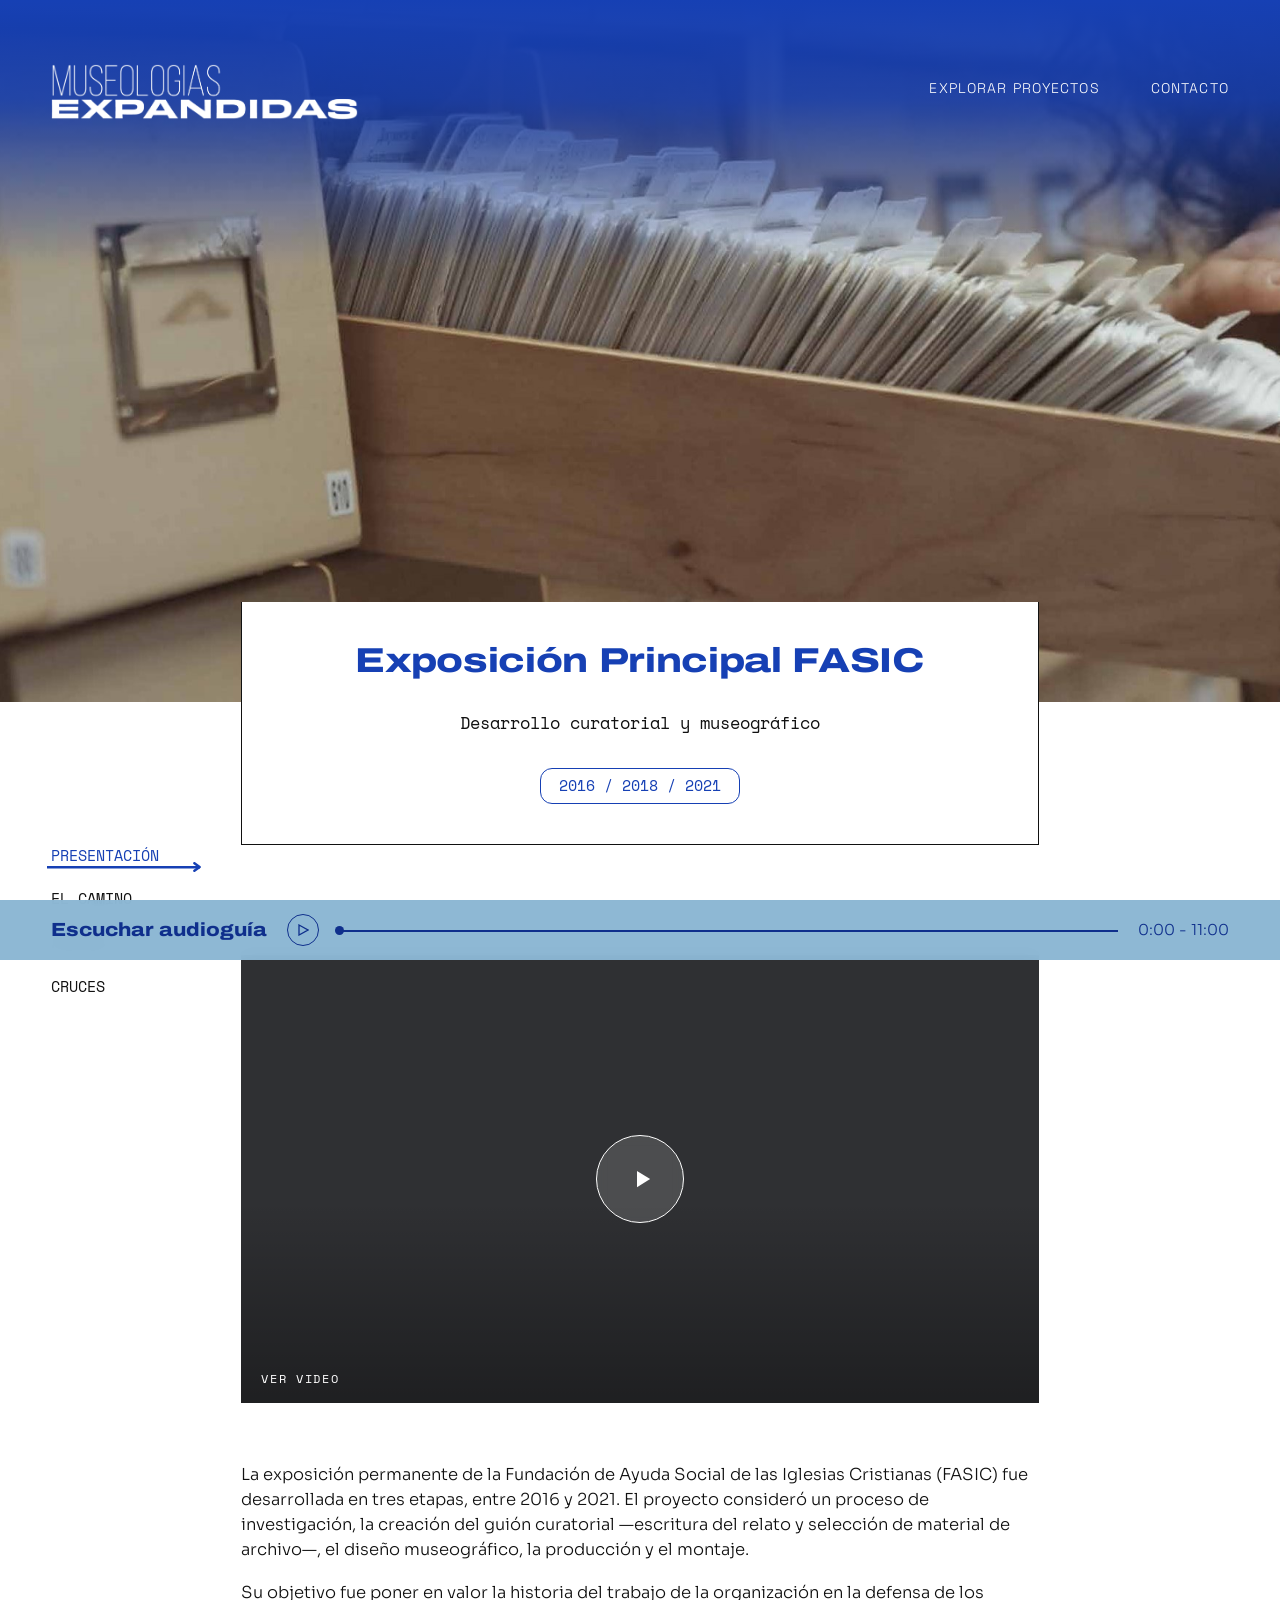
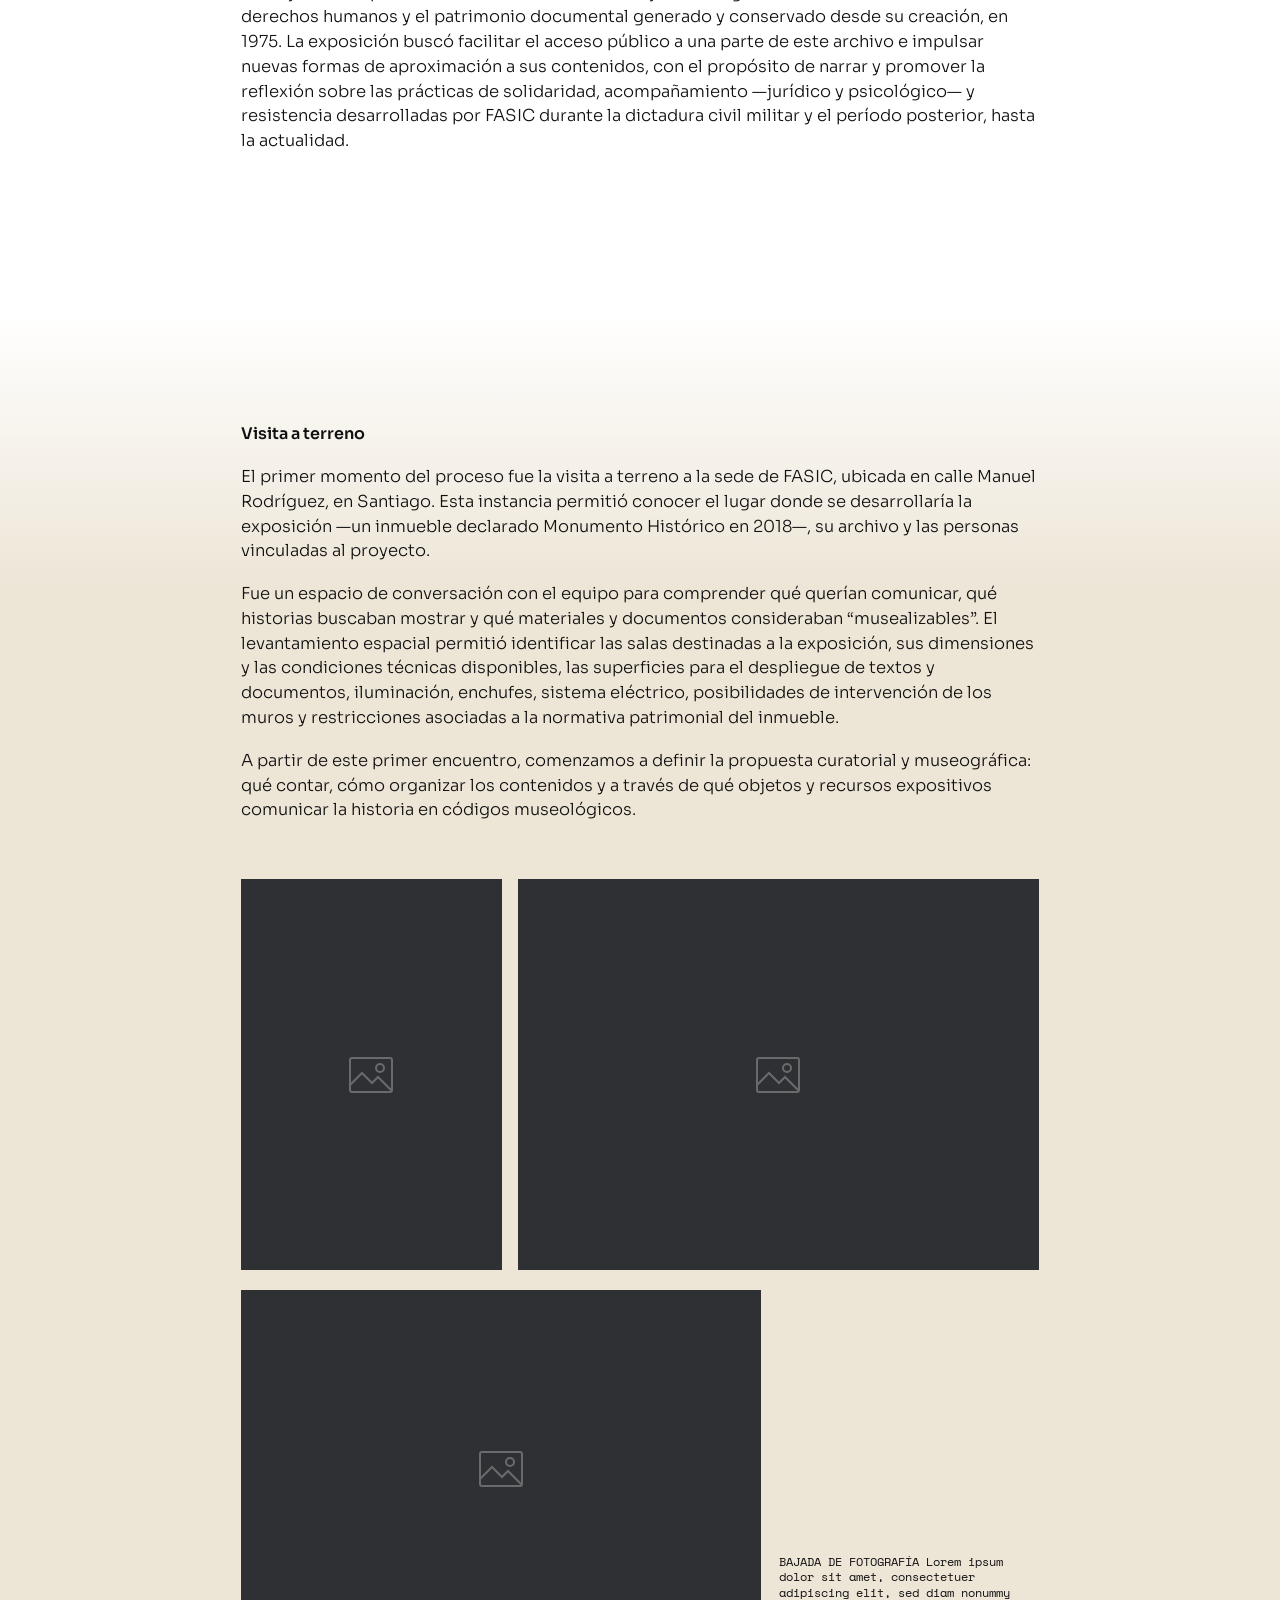
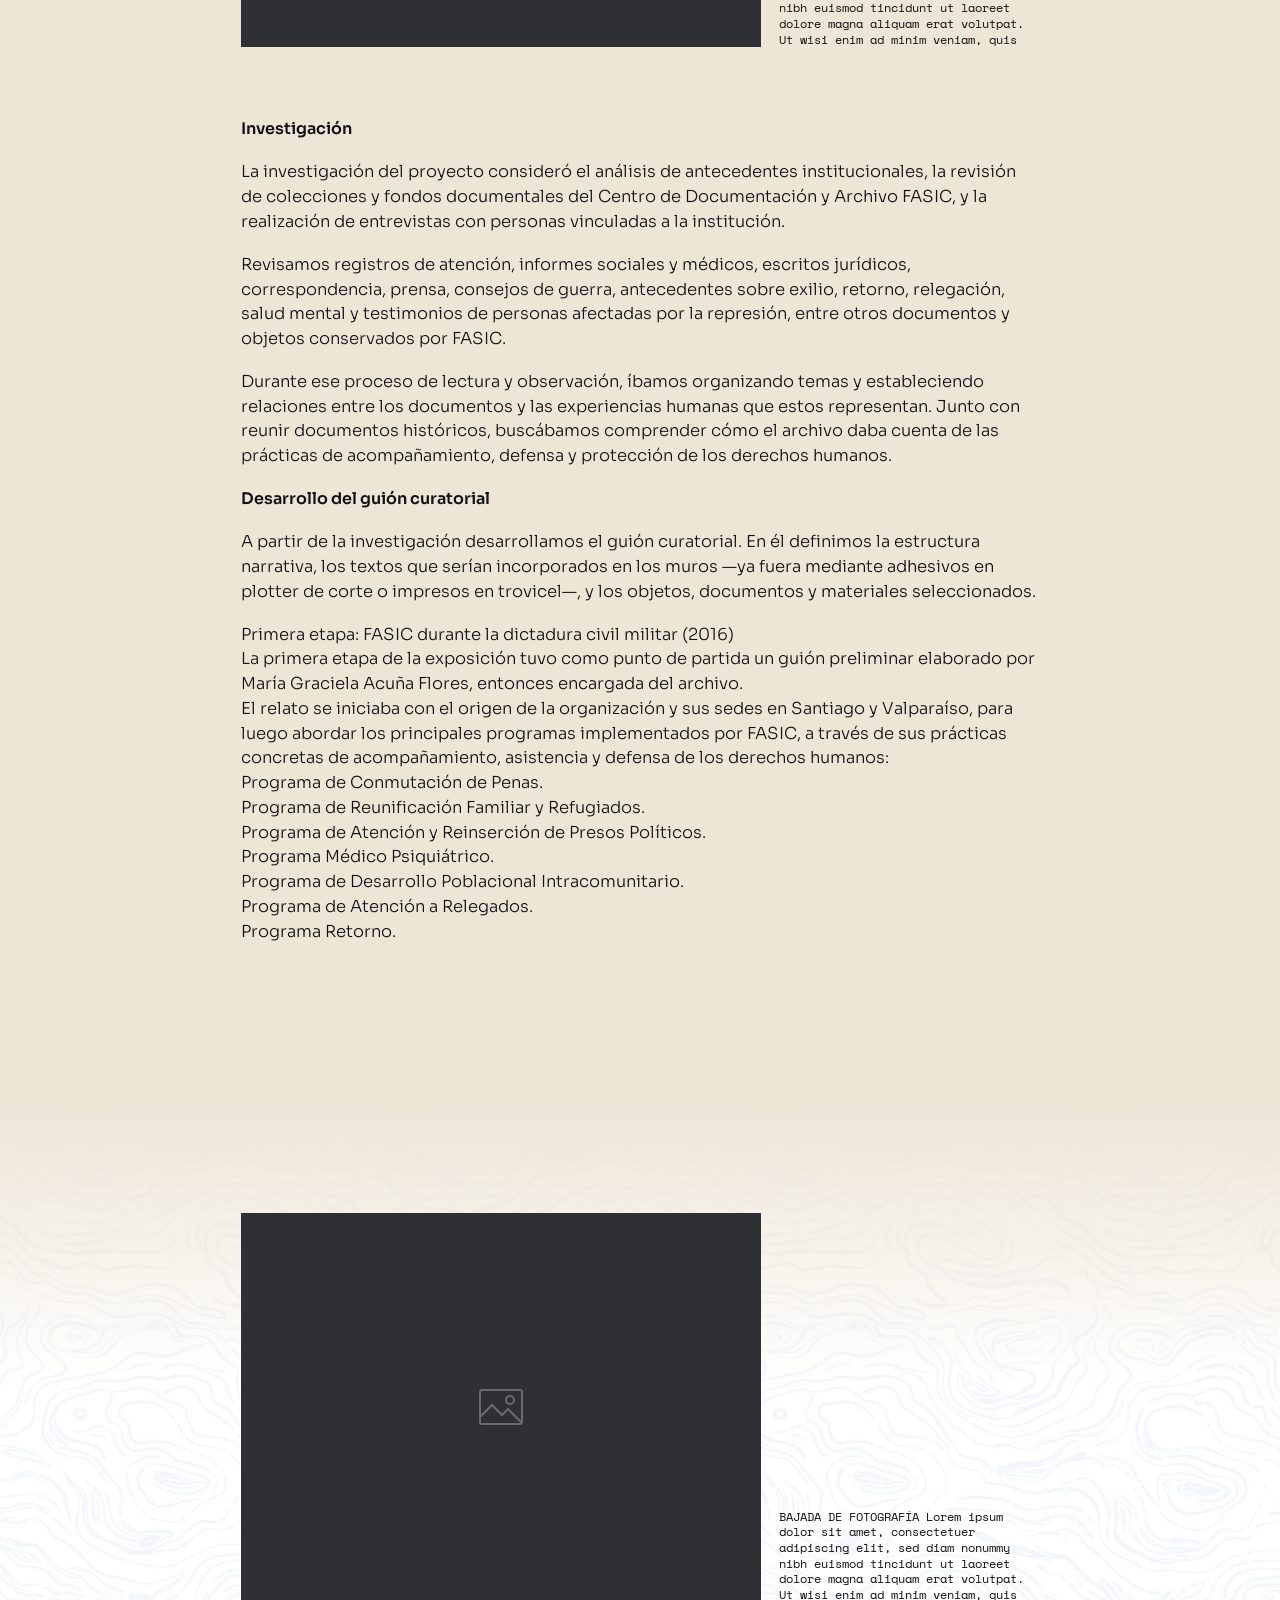
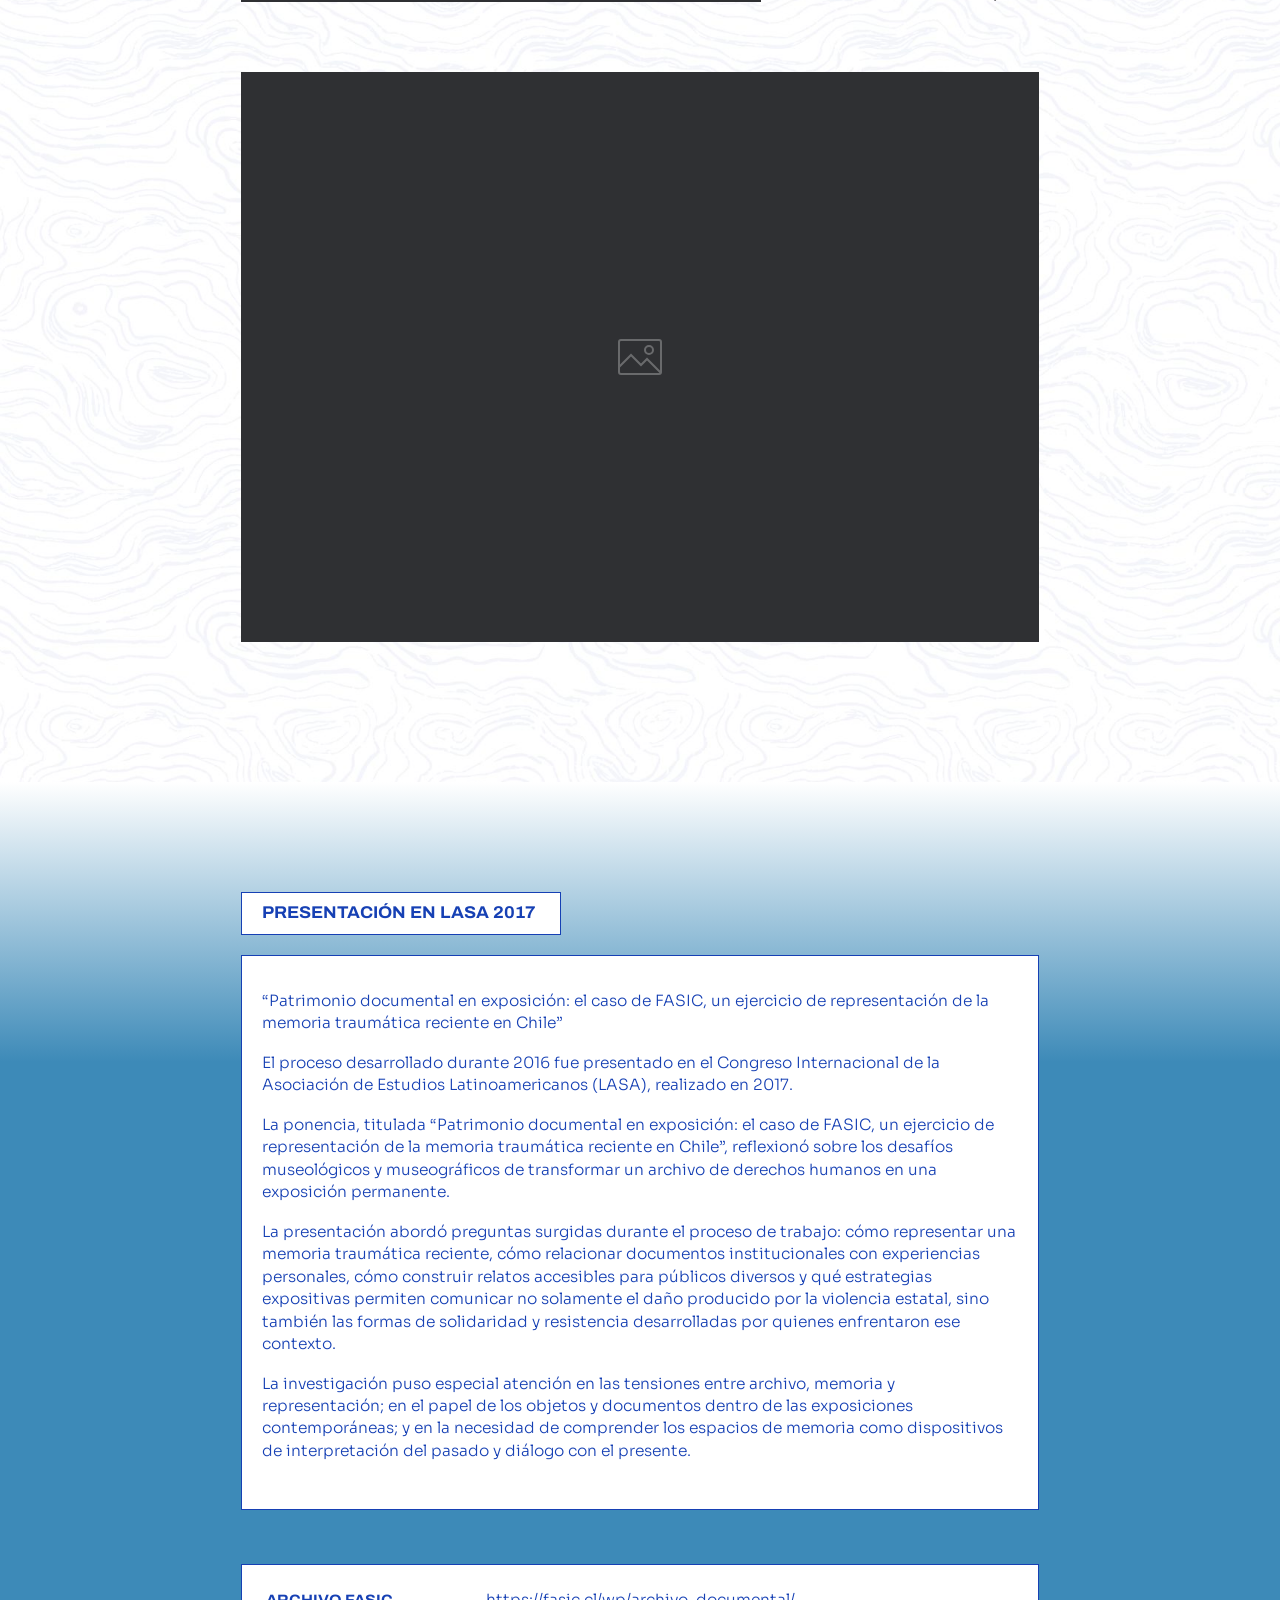
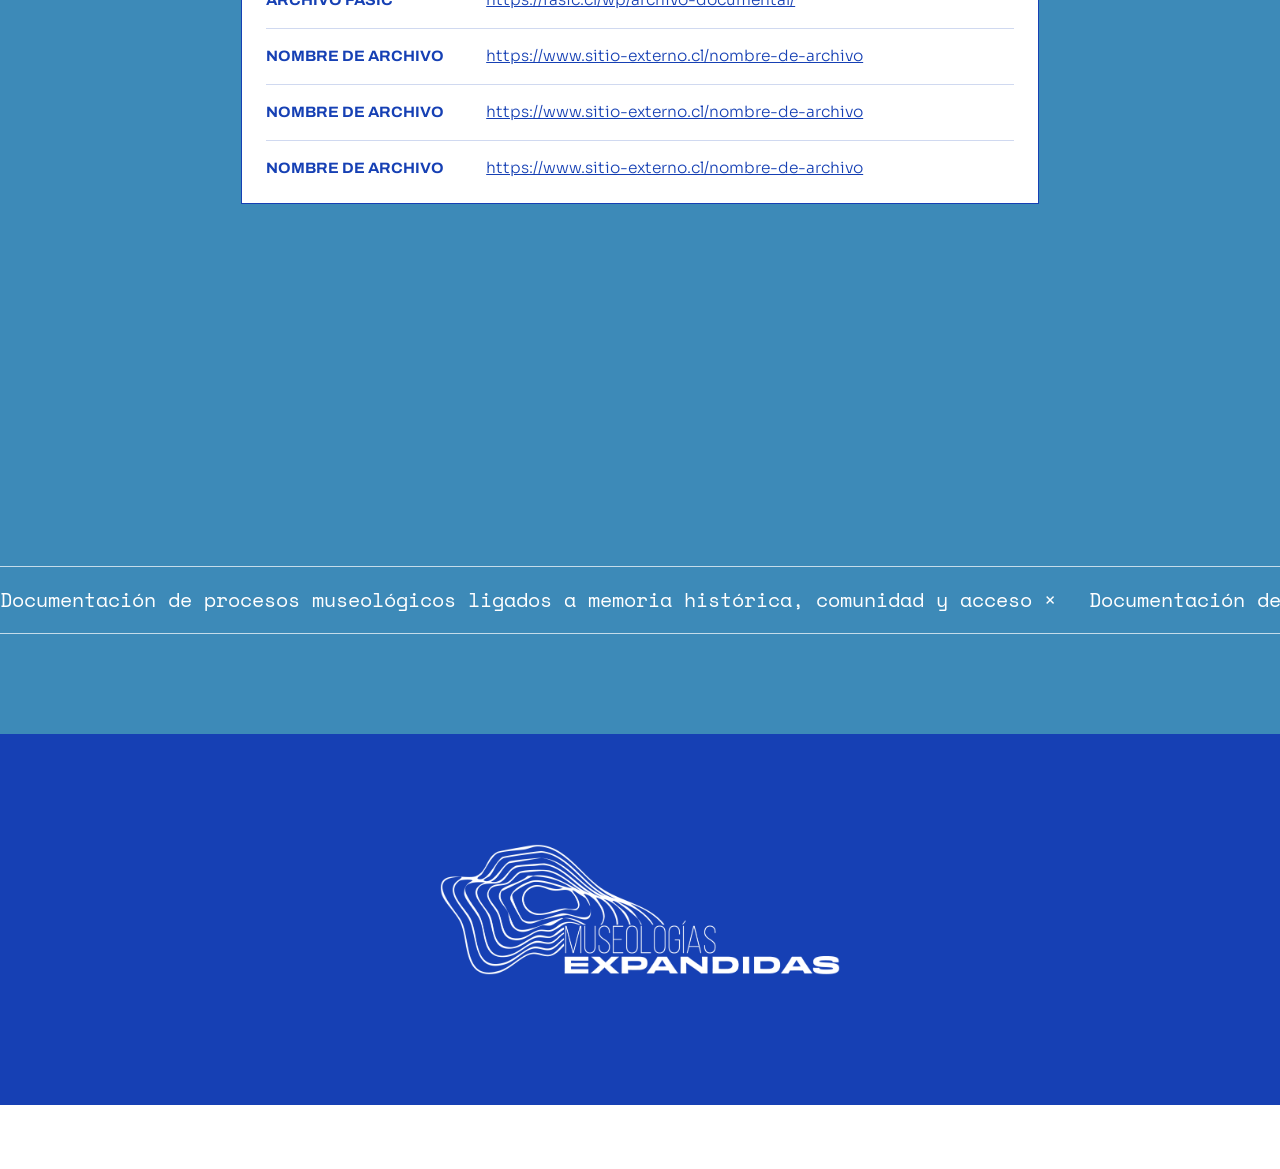
==== commit 5a13b4b0: "Fichero como opción 2, formulario de contacto y ajustes del detalle - Home: switch Ruleta / Fichero;" ====
--- a/proyecto.html
+++ b/proyecto.html
@@ -25,7 +25,8 @@
     <section class="hero hero--detalle" aria-label="Imagen del proyecto"></section>
 
     <div class="ficha">
-      <h1>Exposición Principal de la Fundación de Ayuda Social de las Iglesias Cristianas</h1>
+      <!-- mismo nombre que la primera ficha del listado (js/data.js) -->
+      <h1>Exposición Principal FASIC</h1>
       <p class="ficha__tipo">Desarrollo curatorial y museográfico</p>
       <span class="pill">2016 / 2018 / 2021</span>
     </div>
@@ -37,13 +38,18 @@
           <li><a href="#camino">El camino</a></li>
           <li><a href="#frutos">Frutos</a></li>
           <li><a href="#cruces">Cruces</a></li>
-          <li><a href="#recursos">Recursos</a></li>
         </ul>
 
         <div class="secciones">
           <!-- PRESENTACIÓN -->
           <section class="bloque bloque--blanco" id="presentacion">
-            <button class="foto" type="button" style="--ratio: 16 / 10" aria-label="Ampliar foto: Imagen principal del proyecto" data-desc="Imagen principal del proyecto"></button>
+            <!-- Video de presentación (YouTube): pegar el ID del video en data-youtube -->
+            <div class="video video--oscuro" data-youtube="">
+              <button class="video__play" type="button" aria-label="Reproducir video de presentación">
+                <svg viewBox="0 0 24 24" aria-hidden="true"><path d="M8 5.5v13l10.5-6.5z"/></svg>
+              </button>
+              <span class="video__label">Ver video</span>
+            </div>
             <div class="texto">
               <p>La exposición permanente de la Fundación de Ayuda Social de las Iglesias Cristianas (FASIC) fue desarrollada en tres etapas, entre 2016 y 2021. El proyecto consideró un proceso de investigación, la creación del guión curatorial —escritura del relato y selección de material de archivo—, el diseño museográfico, la producción y el montaje.</p>
               <p>Su objetivo fue poner en valor la historia del trabajo de la organización en la defensa de los derechos humanos y el patrimonio documental generado y conservado desde su creación, en 1975. La exposición buscó facilitar el acceso público a una parte de este archivo e impulsar nuevas formas de aproximación a sus contenidos, con el propósito de narrar y promover la reflexión sobre las prácticas de solidaridad, acompañamiento —jurídico y psicológico— y resistencia desarrolladas por FASIC durante la dictadura civil militar y el período posterior, hasta la actualidad.</p>
@@ -90,7 +96,7 @@
           </section>
 
           <!-- FRUTOS -->
-          <section class="bloque bloque--blanco" id="frutos">
+          <section class="bloque bloque--textura" id="frutos">
             <div class="foto-bajada">
               <button class="foto" type="button" style="--ratio: 4 / 3" aria-label="Ampliar foto: Sala de la exposición con textos y documentos en los muros y una vitrina" data-desc="Sala de la exposición con textos y documentos en los muros y una vitrina"></button>
               <p class="bajada">BAJADA DE FOTOGRAFÍA Lorem ipsum dolor sit amet, consectetuer adipiscing elit, sed diam nonummy nibh euismod tincidunt ut laoreet dolore magna aliquam erat volutpat. Ut wisi enim ad minim veniam, quis</p>
@@ -99,7 +105,7 @@
           </section>
 
           <!-- CRUCES -->
-          <section class="bloque bloque--topo" id="cruces">
+          <section class="bloque bloque--celeste" id="cruces">
             <span class="caja-titulo">Presentación en LASA 2017</span>
             <div class="caja">
               <p>“Patrimonio documental en exposición: el caso de FASIC, un ejercicio de representación de la memoria traumática reciente en Chile”</p>
@@ -109,19 +115,26 @@
               <p>La investigación puso especial atención en las tensiones entre archivo, memoria y representación; en el papel de los objetos y documentos dentro de las exposiciones contemporáneas; y en la necesidad de comprender los espacios de memoria como dispositivos de interpretación del pasado y diálogo con el presente.</p>
             </div>
 
-            <span class="caja-titulo">Archivo FASIC</span>
-            <div class="caja">
-              <a href="https://fasic.cl/wp/archivo-documental/" target="_blank" rel="noopener">https://fasic.cl/wp/archivo-documental/</a>
-              <!-- imagen del archivo: fija, no se amplía -->
-              <div class="foto foto--afiche foto--fija" style="--ratio: 3 / 4" role="img" aria-label="Afiche LASA Cono Sur, Montevideo 19–22 julio 2017"></div>
-            </div>
-          </section>
-
-          <!-- RECURSOS -->
-          <section class="bloque bloque--recursos" id="recursos">
-            <div class="texto" style="max-width:1080px">
-              <p>Lorem ipsum dolor sit amet, consectetuer adipiscing elit, sed diam nonummy nibh euismod tincidunt ut laoreet dolore magna aliquam erat volutpat. Ut wisi enim ad minim veniam, quis nostrud exerci tation ullamcorper suscipit lobortis nisl ut aliquip ex ea commodo consequat. Duis autem vel eum iriure dolor in hendrerit in vulputate velit esse molestie consequat, vel illum dolore eu feugiat nulla facilisis at vero eros et accumsan et iusto odio dignissim qui blandit praesent luptatum zzril delenit augue duis dolore te feugait nulla facilisi.</p>
-            </div>
+            <!-- Links externos: nombre a la izquierda, enlace a la derecha.
+                 Las filas "Nombre de archivo" son ejemplos de dónde irían otros links. -->
+            <ul class="caja links-externos">
+              <li>
+                <span class="links-externos__nombre">Archivo FASIC</span>
+                <a href="https://fasic.cl/wp/archivo-documental/" target="_blank" rel="noopener">https://fasic.cl/wp/archivo-documental/</a>
+              </li>
+              <li>
+                <span class="links-externos__nombre">Nombre de archivo</span>
+                <a href="#" target="_blank" rel="noopener">https://www.sitio-externo.cl/nombre-de-archivo</a>
+              </li>
+              <li>
+                <span class="links-externos__nombre">Nombre de archivo</span>
+                <a href="#" target="_blank" rel="noopener">https://www.sitio-externo.cl/nombre-de-archivo</a>
+              </li>
+              <li>
+                <span class="links-externos__nombre">Nombre de archivo</span>
+                <a href="#" target="_blank" rel="noopener">https://www.sitio-externo.cl/nombre-de-archivo</a>
+              </li>
+            </ul>
           </section>
         </div>
       </div>
--- a/css/styles.css
+++ b/css/styles.css
@@ -419,86 +419,45 @@
 }
 .ruleta__btn:hover { background: var(--blanco); color: var(--azul); }
 .ruleta__btn:disabled { opacity: .6; cursor: wait; }
-/* Ruleta + ficha del caso: la ficha se abre al lado y la ruleta se corre a la izquierda */
+/* Ruleta + botón del caso: al detenerse, aparece bajo la ruleta un único botón "Ver proyecto" */
 .ruleta-zona {
   display: flex;
+  flex-direction: column;
   align-items: center;
-  justify-content: center;
-  gap: 0;
   margin-top: 24px;
-  transition: gap .8s cubic-bezier(.16, 1, .3, 1);
 }
 .ruleta-zona .ruleta { flex: none; margin: 0; }
 .ruleta__ficha {
-  flex: none;
-  width: 0;
+  min-height: 64px;
+  display: flex;
+  align-items: flex-start;
+  justify-content: center;
+  padding-top: 20px;
   opacity: 0;
-  overflow: hidden;
-  transition: width .8s cubic-bezier(.16, 1, .3, 1), opacity .4s ease;
-}
-.ruleta-zona.con-ficha { gap: clamp(32px, 5vw, 72px); }
-.ruleta-zona.con-ficha .ruleta__ficha { width: var(--ficha-w); opacity: 1; transition-delay: 0s, .25s; }
-.ruleta-zona { --ficha-w: min(400px, 36vw); }
-
-.ficha-caso {
-  width: var(--ficha-w);
-  background: var(--crema);
-  color: var(--tinta);
-  transform: translateX(24px);
-  transition: transform .9s cubic-bezier(.16, 1, .3, 1) .2s, opacity .5s ease;
-}
-.con-ficha .ficha-caso { transform: none; }
-/* mientras la ruleta gira de nuevo, la ficha abierta se apaga (sin cerrarse ni mover la ruleta) */
-.ruleta__ficha.is-cambiando .ficha-caso { opacity: .25; transform: translateX(10px); transition-delay: 0s; }
-.ficha-caso__foto { aspect-ratio: 16 / 10; overflow: hidden; }
-.ficha-caso__foto img { width: 100%; height: 100%; object-fit: cover; }
-.ficha-caso__cuerpo { padding: 22px 24px 26px; }
-.ficha-caso__fecha {
-  display: inline-block;
-  font-family: var(--f-nav);
-  font-size: 13px;
-  letter-spacing: .04em;
-  text-transform: uppercase;
-  color: var(--azul);
-  border: 1.5px solid var(--azul);
-  border-radius: 10px;
-  padding: 3px 14px;
-}
-.ficha-caso__titulo {
-  font-family: var(--f-display);
-  font-stretch: 115%;
-  font-weight: 800;
-  font-size: 21px;
-  line-height: 1.15;
-  color: var(--azul);
-  margin: 14px 0 10px;
-}
-.ficha-caso__desc { font-size: 14px; line-height: 1.5; margin: 0 0 20px; }
-.ficha-caso__ir {
+  transform: translateY(10px);
+  transition: opacity .4s ease, transform .6s cubic-bezier(.16, 1, .3, 1);
+  pointer-events: none;
+}
+.ruleta-zona.con-ficha .ruleta__ficha { opacity: 1; transform: none; pointer-events: auto; }
+.ruleta__ficha.is-cambiando { opacity: 0; transform: translateY(10px); }
+.ruleta__ir {
   display: inline-flex;
   align-items: center;
-  gap: 10px;
-  font-family: var(--f-mono);
-  font-size: 14px;
+  gap: 12px;
+  font-family: var(--f-mono);
+  font-size: 15px;
+  letter-spacing: .06em;
   text-decoration: none;
-  color: var(--blanco);
-  background: var(--azul);
-  border: 1.5px solid var(--azul);
+  color: var(--azul);
+  background: var(--blanco);
+  border: 1.5px solid var(--blanco);
   border-radius: 12px;
-  padding: 9px 18px;
+  padding: 11px 22px;
   transition: background .25s, color .25s;
 }
-.ficha-caso__ir span { transition: transform .3s cubic-bezier(.16, 1, .3, 1); }
-.ficha-caso__ir:hover { background: transparent; color: var(--azul); }
-.ficha-caso__ir:hover span { transform: translateX(4px); }
-
-@media (max-width: 960px) {
-  /* en pantallas angostas la ficha se abre debajo de la ruleta */
-  .ruleta-zona { flex-direction: column; --ficha-w: min(460px, 100%); }
-  .ruleta__ficha { width: var(--ficha-w); max-height: 0; transition: max-height .8s cubic-bezier(.16, 1, .3, 1), opacity .4s ease; }
-  .ruleta-zona.con-ficha .ruleta__ficha { max-height: 700px; }
-  .ficha-caso { transform: translateY(20px); }
-}
+.ruleta__ir span { transition: transform .3s cubic-bezier(.16, 1, .3, 1); }
+.ruleta__ir:hover { background: transparent; color: var(--blanco); }
+.ruleta__ir:hover span { transform: translateX(4px); }
 
 /* ---------- Botón "ver +" ---------- */
 .ver {
@@ -747,37 +706,38 @@
   transition: color .3s;
 }
 .indice a::after {
-  /* flecha activa */
+  /* flecha activa: trazo (la punta va en ::before, en la misma caja de 10px de alto) */
   content: "";
   position: absolute;
   left: -4px;
-  right: 0;
+  right: 1px; /* termina justo en la punta, sin dejar espacio */
   bottom: 0;
-  height: 9px;
-  background:
-    linear-gradient(currentColor, currentColor) left center / calc(100% - 4px) 2.5px no-repeat;
+  height: 10px;
+  background: linear-gradient(currentColor, currentColor) left center / 100% 2.5px no-repeat;
   transform: scaleX(0);
   transform-origin: left;
   transition: transform .35s ease;
 }
 .indice a::before {
+  /* punta de la flecha: chevron SVG usado como máscara, toma el color del texto */
   content: "";
   position: absolute;
-  right: 1px;
+  right: 0;
   bottom: 0;
   width: 8px;
-  height: 8px;
-  border-top: 2.5px solid currentColor;
-  border-right: 2.5px solid currentColor;
-  transform: rotate(45deg) scale(0);
-  transform-origin: center;
+  height: 10px;
+  background: currentColor;
+  -webkit-mask: url("data:image/svg+xml;utf8,%3Csvg xmlns='http://www.w3.org/2000/svg' viewBox='0 0 8 10'%3E%3Cpath d='M1.4 1.2L6.6 5 1.4 8.8' fill='none' stroke='black' stroke-width='2.5' stroke-linecap='round' stroke-linejoin='round'/%3E%3C/svg%3E") center / contain no-repeat;
+  mask: url("data:image/svg+xml;utf8,%3Csvg xmlns='http://www.w3.org/2000/svg' viewBox='0 0 8 10'%3E%3Cpath d='M1.4 1.2L6.6 5 1.4 8.8' fill='none' stroke='black' stroke-width='2.5' stroke-linecap='round' stroke-linejoin='round'/%3E%3C/svg%3E") center / contain no-repeat;
+  transform: scale(0);
+  transform-origin: right center;
   transition: transform .2s ease .2s;
 }
 .indice a.is-active { color: var(--azul); }
 .indice a.is-active::after { transform: scaleX(1); }
-.indice a.is-active::before { transform: rotate(45deg) scale(1); }
-.detalle[data-tema="recursos"] .indice a { color: var(--tinta); }
-.detalle[data-tema="recursos"] .indice a.is-active { color: var(--blanco); }
+.indice a.is-active::before { transform: scale(1); }
+.detalle[data-tema="cruces"] .indice a { color: var(--tinta); }
+.detalle[data-tema="cruces"] .indice a.is-active { color: var(--blanco); }
 
 .secciones { grid-column: 2; grid-row: 1; }
 .indice { grid-column: 1; grid-row: 1; }
@@ -803,7 +763,11 @@
 .bloque h3 { font-size: 16px; font-weight: 600; margin: 0 0 1.2em; }
 .bloque .texto { font-size: 16.5px; line-height: 1.5; }
 .bloque .texto + .texto { margin-top: 2.2em; }
-.bloque > .foto + .texto { margin-top: 60px; }
+.bloque > .foto + .texto,
+.bloque > .video + .texto { margin-top: 60px; }
+/* video de presentación del detalle: mismo fondo plano oscuro que los espacios de foto */
+.video--oscuro { background: #2f3033; }
+.video--oscuro::after { background: linear-gradient(to top, rgba(0, 0, 0, .35), rgba(0, 0, 0, 0) 45%); }
 
 .fotos-2 {
   display: grid;
@@ -958,7 +922,10 @@
 .modal-contacto.is-abierto { opacity: 1; visibility: visible; transition: opacity .35s ease; }
 .modal-contacto__panel {
   position: relative;
-  width: min(480px, 100%);
+  width: min(520px, 100%);
+  max-height: calc(100vh - 48px);
+  max-height: calc(100svh - 48px);
+  overflow-y: auto; /* en pantallas bajas el formulario se desplaza dentro del panel */
   background: var(--crema);
   color: var(--tinta);
   padding: 44px 40px 36px;
@@ -1038,6 +1005,77 @@
 .modal-contacto__copiar:hover { background: var(--azul-oscuro); }
 .modal-contacto__copiar.is-copiado { background: var(--petroleo); border-color: var(--petroleo); }
 .modal-contacto__aviso { min-height: 1.4em; margin: 12px 0 0; font-family: var(--f-mono); font-size: 12px; color: var(--azul); }
+
+/* estado de éxito */
+.modal-contacto__exito { padding: 8px 0 4px; }
+.modal-contacto__exito[hidden], .modal-contacto__contenido[hidden] { display: none; }
+.modal-contacto__check { display: block; width: 64px; height: 64px; margin: 0 auto 22px; }
+.modal-contacto__check svg { width: 100%; height: 100%; fill: none; stroke: var(--azul); stroke-width: 2; stroke-linecap: round; stroke-linejoin: round; }
+.modal-contacto__check circle { stroke-dasharray: 140; stroke-dashoffset: 140; animation: exito-trazo .7s cubic-bezier(.65, 0, .35, 1) forwards; }
+.modal-contacto__check path { stroke-dasharray: 40; stroke-dashoffset: 40; animation: exito-trazo .45s cubic-bezier(.65, 0, .35, 1) .55s forwards; }
+@keyframes exito-trazo { to { stroke-dashoffset: 0; } }
+.modal-contacto__exito .modal-contacto__nombre:focus { outline: none; }
+.modal-contacto__exito-texto { font-size: 15px; line-height: 1.5; margin: 0 auto 26px; max-width: 360px; }
+.modal-contacto__exito .form-contacto__enviar { justify-self: center; }
+
+/* separador "o escríbele aquí" */
+.modal-contacto__o {
+  display: flex;
+  align-items: center;
+  gap: 14px;
+  margin: 18px 0 20px;
+  font-family: var(--f-mono);
+  font-size: 12px;
+  letter-spacing: .1em;
+  text-transform: uppercase;
+  color: var(--azul);
+}
+.modal-contacto__o::before,
+.modal-contacto__o::after { content: ""; flex: 1; height: 1px; background: rgba(22, 64, 180, .3); }
+
+/* formulario simple */
+.form-contacto { display: grid; gap: 14px; text-align: left; }
+.form-contacto__campo { display: grid; gap: 6px; }
+.form-contacto__campo span { font-family: var(--f-mono); font-size: 12px; letter-spacing: .08em; text-transform: uppercase; color: var(--azul); }
+.form-contacto input,
+.form-contacto textarea {
+  width: 100%;
+  font: inherit;
+  font-size: 15px;
+  color: var(--tinta);
+  background: var(--blanco);
+  border: 1.5px solid rgba(22, 64, 180, .45);
+  border-radius: 10px;
+  padding: 10px 14px;
+  transition: border-color .2s, box-shadow .2s;
+}
+.form-contacto textarea { resize: vertical; min-height: 104px; }
+.form-contacto input:focus,
+.form-contacto textarea:focus { outline: none; border-color: var(--azul); box-shadow: 0 0 0 3px rgba(22, 64, 180, .15); }
+.form-contacto .is-error { border-color: #c62d0a; }
+.form-contacto__error { min-height: 1.2em; margin: -4px 0 0; font-family: var(--f-mono); font-size: 12px; color: #c62d0a; }
+.form-contacto__enviar {
+  justify-self: start;
+  display: inline-flex;
+  align-items: center;
+  gap: 10px;
+  font-family: var(--f-mono);
+  font-size: 14px;
+  color: var(--blanco);
+  background: var(--azul);
+  border: 1.5px solid var(--azul);
+  border-radius: 12px;
+  padding: 10px 20px;
+  cursor: pointer;
+  transition: background .25s, color .25s;
+}
+.form-contacto__enviar span { transition: transform .3s cubic-bezier(.16, 1, .3, 1); }
+.form-contacto__enviar:hover { background: transparent; color: var(--azul); }
+.form-contacto__enviar:hover span { transform: translateX(4px); }
+@media (max-width: 760px) {
+  .modal-contacto { padding: 12px; }
+  .modal-contacto__panel { padding: 40px 20px 24px; }
+}
 
 .caja-titulo {
   display: inline-block;
@@ -1075,7 +1113,8 @@
   background: rgba(138, 182, 211, .96);
   -webkit-backdrop-filter: blur(8px);
   backdrop-filter: blur(8px);
-  color: var(--blanco);
+  /* elementos en azul oscuro: mejor contraste sobre el celeste claro (5,4:1; el blanco daba 2,2:1) */
+  color: var(--azul-oscuro);
   padding: 14px var(--pad);
   transform: translateY(100%);
   transition: transform .5s cubic-bezier(.16, 1, .3, 1);
@@ -1089,9 +1128,9 @@
   width: 32px;
   height: 32px;
   border-radius: 50%;
-  border: 1.5px solid var(--blanco);
+  border: 1.5px solid currentColor;
   background: transparent;
-  color: var(--blanco);
+  color: inherit;
   display: grid;
   place-items: center;
   cursor: pointer;
@@ -1107,16 +1146,16 @@
   content: "";
   position: absolute;
   left: 0; right: 0; top: 50%;
-  height: 1px;
-  background: var(--blanco);
+  height: 1.5px;
+  background: currentColor;
 }
 .audio__dot {
   position: absolute;
   top: 50%;
-  width: 7px; height: 7px;
-  margin: -3.5px 0 0 -3.5px;
+  width: 9px; height: 9px;
+  margin: -4.5px 0 0 -4.5px;
   border-radius: 50%;
-  background: var(--blanco);
+  background: currentColor;
 }
 .audio__time { font-size: 15px; white-space: nowrap; }
 .detalle-final { position: relative; margin-top: -2px; background: var(--azul-medio); padding: 70px 0 100px; }
@@ -1141,7 +1180,7 @@
     font-size: 12px;
   }
   .indice li { margin: 0; white-space: nowrap; }
-  .detalle[data-tema="recursos"] .indice a.is-active { color: var(--azul); }
+  .detalle[data-tema="cruces"] .indice a.is-active { color: var(--azul); }
   .secciones { grid-column: 1; grid-row: 2; }
   .site-header { padding-top: 32px; }
 }
@@ -1189,3 +1228,302 @@
   html { scroll-behavior: auto; }
   .js-reveal .reveal { opacity: 1; transform: none; filter: none; transition: none; }
 }
+
+/* =========================================================
+   Ajustes solo para mobile
+   ========================================================= */
+
+@media (max-width: 760px) {
+  /* Ruleta: botón central compacto, en una línea, para no tapar el caso seleccionado */
+  .ruleta__btn { font-size: 11px; letter-spacing: .08em; padding: 6px 10px; border-radius: 9px; white-space: nowrap; }
+
+  /* Explorar proyectos: menos aire entre el header y la grilla */
+  .site-header--solid { padding-bottom: 20px; }
+  .grid-proyectos { margin-top: 8px; }
+
+  /* Detalle: cabecera más baja para que el contenido parta antes */
+  .hero--detalle { height: 44vh; height: 44svh; min-height: 300px; }
+
+  /* Índice: la sección actual se marca solo con una línea (sin flecha) */
+  .indice a::before { display: none; }
+  .indice a::after { left: 0; background-size: 100% 2.5px; }
+  .indice { scrollbar-width: none; }               /* sin barra de desplazamiento visible */
+  .indice::-webkit-scrollbar { display: none; }
+  .bloque { padding: 56px 0 72px; }                /* menos aire arriba y abajo de cada sección */
+}
+
+@media (max-width: 640px) {
+  /* Explorar proyectos: cada proyecto (foto + recuadro) como bloque, separado del siguiente */
+  .grid-proyectos { row-gap: 28px; }
+  .proyecto { display: flex; flex-direction: column; }
+  .proyecto .tile--img { order: -1; } /* siempre la foto arriba y el recuadro abajo */
+}
+
+/* =========================================================
+   Home · selector Ruleta / Fichero
+   ========================================================= */
+.selector-modo {
+  display: flex;
+  justify-content: center;
+  gap: 0;
+  margin: 18px auto 0;
+  border: 1.5px solid var(--blanco);
+  border-radius: 999px;
+  padding: 3px;
+  width: max-content;
+}
+.selector-modo__opcion {
+  font-family: var(--f-mono);
+  font-size: 13px;
+  letter-spacing: .1em;
+  text-transform: uppercase;
+  color: var(--blanco);
+  background: transparent;
+  border: 0;
+  border-radius: 999px;
+  padding: 7px 18px;
+  cursor: pointer;
+  transition: background .25s, color .25s;
+}
+.selector-modo__opcion[aria-pressed="true"] { background: var(--blanco); color: var(--azul); }
+.selector-modo__opcion:focus-visible { outline: 2px solid var(--blanco); outline-offset: 3px; }
+/* entra junto con la ruleta */
+.explorar-home .selector-modo,
+.explorar-home .fichero {
+  opacity: 0;
+  transform: translateY(30px);
+  filter: blur(4px);
+  transition: opacity 1s ease, transform 1.2s cubic-bezier(.16, 1, .3, 1), filter 1s ease;
+}
+.explorar-home.is-titulo .selector-modo,
+.explorar-home.is-ruleta .fichero { opacity: 1; transform: none; filter: none; }
+.modo[hidden] { display: none !important; }
+
+/* =========================================================
+   Home · opción 2: fichero de archivo
+   ========================================================= */
+.fichero-zona {
+  display: flex;
+  flex-direction: column;
+  align-items: center;
+  margin-top: 24px;
+}
+.fichero {
+  --alto-frente: 150px;   /* alto del frente del cajón */
+  --asoma: 16px;          /* cuánto asoma la ficha de adelante sobre el frente */
+  --sube: 200px;          /* cuánto sube la ficha que se saca */
+  --paso: 9px;            /* escalón entre fichas */
+  position: relative;
+  width: min(560px, 100%);
+  height: 420px;
+}
+.fichero__cartas {
+  position: absolute;
+  inset: 0;
+  overflow: hidden; /* recorta las fichas por debajo del cajón */
+}
+.tarjeta {
+  --alto: 260px;
+  position: absolute;
+  left: 4%;
+  width: 92%;
+  height: var(--alto);
+  bottom: calc(var(--alto-frente) + var(--asoma) - var(--alto));
+  transform: translateY(calc(var(--i) * var(--paso) * -1));
+  background: var(--crema);
+  filter: brightness(calc(1 - var(--i) * .022));
+  border-radius: 4px 4px 0 0;
+  box-shadow: 0 -2px 10px rgba(15, 47, 140, .18);
+  transition: transform .55s cubic-bezier(.16, 1, .3, 1), filter .3s ease;
+}
+.tarjeta.is-hojeada { transform: translateY(calc(var(--i) * var(--paso) * -1 - 22px)); transition-duration: .12s; }
+.tarjeta.is-fuera {
+  z-index: 40 !important;
+  filter: none;
+  transform: translateY(calc(var(--sube) * -1));
+  box-shadow: 0 -6px 30px rgba(15, 47, 140, .35);
+}
+/* pestaña de la ficha: tres columnas escalonadas */
+.tarjeta__pestana {
+  position: absolute;
+  top: -24px;
+  left: calc(4% + var(--col) * 31%);
+  width: 30%;
+  height: 26px;
+  padding: 0 10px;
+  border: 0;
+  border-radius: 6px 6px 0 0;
+  background: inherit;
+  color: var(--azul);
+  font-family: var(--f-mono);
+  font-size: 11px;
+  letter-spacing: .02em;
+  text-align: left;
+  white-space: nowrap;
+  overflow: hidden;
+  text-overflow: ellipsis;
+  cursor: pointer;
+}
+.tarjeta__pestana:hover { text-decoration: underline; text-underline-offset: 3px; }
+.tarjeta__pestana:focus-visible { outline: 2px solid var(--azul); outline-offset: -2px; }
+.fichero:not(.con-ficha) .tarjeta:hover { transform: translateY(calc(var(--i) * var(--paso) * -1 - 14px)); }
+/* cara de la ficha: se ve completa solo al sacarla */
+.tarjeta__cuerpo {
+  padding: 22px 26px;
+  color: var(--tinta);
+  opacity: 0;
+  transition: opacity .3s ease;
+}
+.tarjeta.is-fuera .tarjeta__cuerpo { opacity: 1; transition-delay: .2s; }
+.tarjeta__cuerpo::before {
+  /* renglones de ficha bibliográfica */
+  content: "";
+  position: absolute;
+  inset: 54px 26px auto;
+  height: 1px;
+  background: rgba(22, 64, 180, .25);
+}
+.tarjeta__fecha {
+  display: inline-block;
+  font-family: var(--f-nav);
+  font-size: 13px;
+  letter-spacing: .04em;
+  text-transform: uppercase;
+  color: var(--azul);
+  border: 1.5px solid var(--azul);
+  border-radius: 10px;
+  padding: 2px 12px;
+}
+.tarjeta__nombre {
+  font-family: var(--f-display);
+  font-stretch: 115%;
+  font-weight: 800;
+  font-size: 22px;
+  line-height: 1.15;
+  color: var(--azul);
+  margin: 22px 0 16px;
+}
+.tarjeta__ir {
+  display: inline-flex;
+  align-items: center;
+  gap: 10px;
+  font-family: var(--f-mono);
+  font-size: 14px;
+  text-decoration: none;
+  color: var(--blanco);
+  background: var(--azul);
+  border: 1.5px solid var(--azul);
+  border-radius: 12px;
+  padding: 8px 18px;
+  pointer-events: none;
+  transition: background .25s, color .25s;
+}
+.tarjeta.is-fuera .tarjeta__ir { pointer-events: auto; }
+.tarjeta__ir span { transition: transform .3s cubic-bezier(.16, 1, .3, 1); }
+.tarjeta__ir:hover { background: transparent; color: var(--azul); }
+.tarjeta__ir:hover span { transform: translateX(4px); }
+
+/* frente del cajón: dibujo de línea blanca, como la ruleta */
+.fichero__frente {
+  position: absolute;
+  left: 0;
+  right: 0;
+  bottom: 0;
+  height: var(--alto-frente);
+  z-index: 50;
+  display: flex;
+  flex-direction: column;
+  align-items: center;
+  justify-content: center;
+  gap: 16px;
+  border: 1.5px solid var(--blanco);
+  border-radius: 6px;
+  background: linear-gradient(to bottom, #3a86b6, #3479ad);
+  box-shadow: 0 -10px 24px rgba(15, 47, 140, .25);
+}
+.fichero__etiqueta {
+  font-family: var(--f-mono);
+  font-size: 12px;
+  letter-spacing: .16em;
+  text-transform: uppercase;
+  color: var(--blanco);
+  border: 1.5px solid var(--blanco);
+  padding: 8px 22px;
+}
+.fichero__manilla {
+  width: 84px;
+  height: 14px;
+  border: 1.5px solid var(--blanco);
+  border-radius: 0 0 14px 14px;
+  border-top: 0;
+}
+.fichero__aviso { min-height: 1em; margin: 0; font-size: 0; } /* solo para lectores de pantalla */
+.fichero__btn {
+  margin-top: 26px;
+  font-family: var(--f-mono);
+  font-size: 15px;
+  letter-spacing: .12em;
+  text-transform: uppercase;
+  color: var(--azul);
+  background: var(--blanco);
+  border: 1.5px solid var(--blanco);
+  border-radius: 12px;
+  padding: 11px 22px;
+  cursor: pointer;
+  transition: background .25s, color .25s;
+}
+.fichero__btn:hover { background: transparent; color: var(--blanco); }
+.fichero__btn:disabled { opacity: .6; cursor: wait; }
+
+@media (max-width: 760px) {
+  .fichero { --alto-frente: 110px; --sube: 190px; height: 370px; }
+  .tarjeta__pestana { font-size: 10px; padding: 0 6px; }
+  .tarjeta__cuerpo { padding: 18px 18px; }
+  .tarjeta__nombre { font-size: 19px; margin: 18px 0 14px; }
+  .fichero__btn { font-size: 13px; }
+}
+
+/* =========================================================
+   Detalle · Frutos con textura, Cruces en celeste, links externos
+   ========================================================= */
+/* Frutos: textura de curvas (assets/img/textura.jpg), entrando en degradado desde el crema anterior */
+.bloque--textura { --bloque-bg: var(--blanco); --panel: #f0ede7; }
+.bloque--textura::before {
+  background:
+    linear-gradient(to bottom, var(--beige) 0, rgba(237, 229, 214, 0) 280px),
+    url("../assets/img/textura.jpg") center top / 1400px auto repeat,
+    var(--blanco);
+}
+/* Cruces: fondo celeste (el de la antigua sección Recursos) */
+.bloque--celeste { --bloque-bg: var(--azul-medio); }
+/* paso de blanco (o textura) a celeste en degradado */
+.bloque--blanco + .bloque--celeste,
+.bloque--textura + .bloque--celeste { --bloque-prev: var(--blanco); }
+
+/* recuadro de links externos: nombre a la izquierda, enlace a la derecha */
+.links-externos {
+  list-style: none;
+  padding: 8px 24px;
+}
+.links-externos li {
+  display: grid;
+  grid-template-columns: 200px minmax(0, 1fr);
+  gap: 20px;
+  align-items: baseline;
+  padding: 16px 0;
+  border-bottom: 1px solid rgba(22, 64, 180, .2);
+}
+.links-externos li:last-child { border-bottom: 0; }
+.links-externos__nombre {
+  font-family: var(--f-display);
+  font-weight: 700;
+  font-stretch: 105%;
+  font-size: 15px;
+  text-transform: uppercase;
+  color: var(--azul);
+}
+.links-externos a { overflow-wrap: anywhere; }
+@media (max-width: 640px) {
+  .links-externos { padding: 4px 18px; }
+  .links-externos li { grid-template-columns: 1fr; gap: 4px; }
+}
